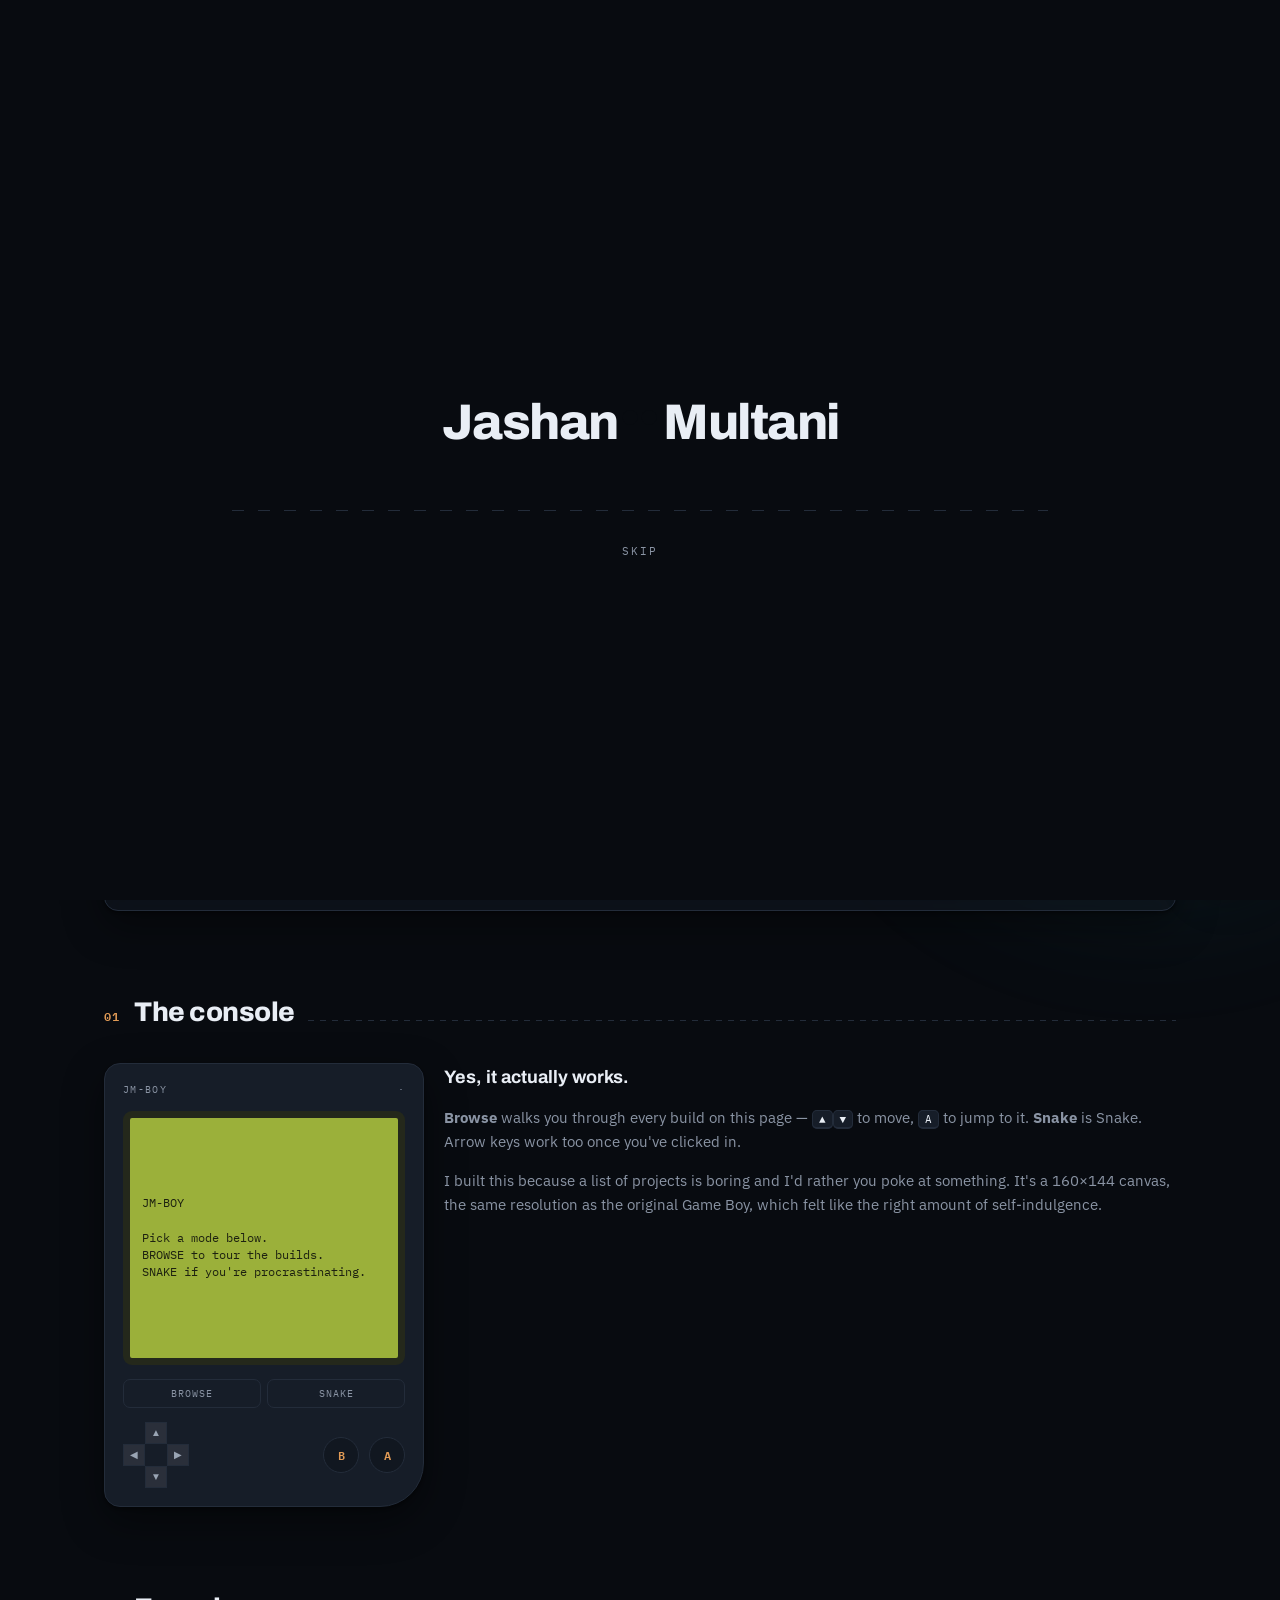
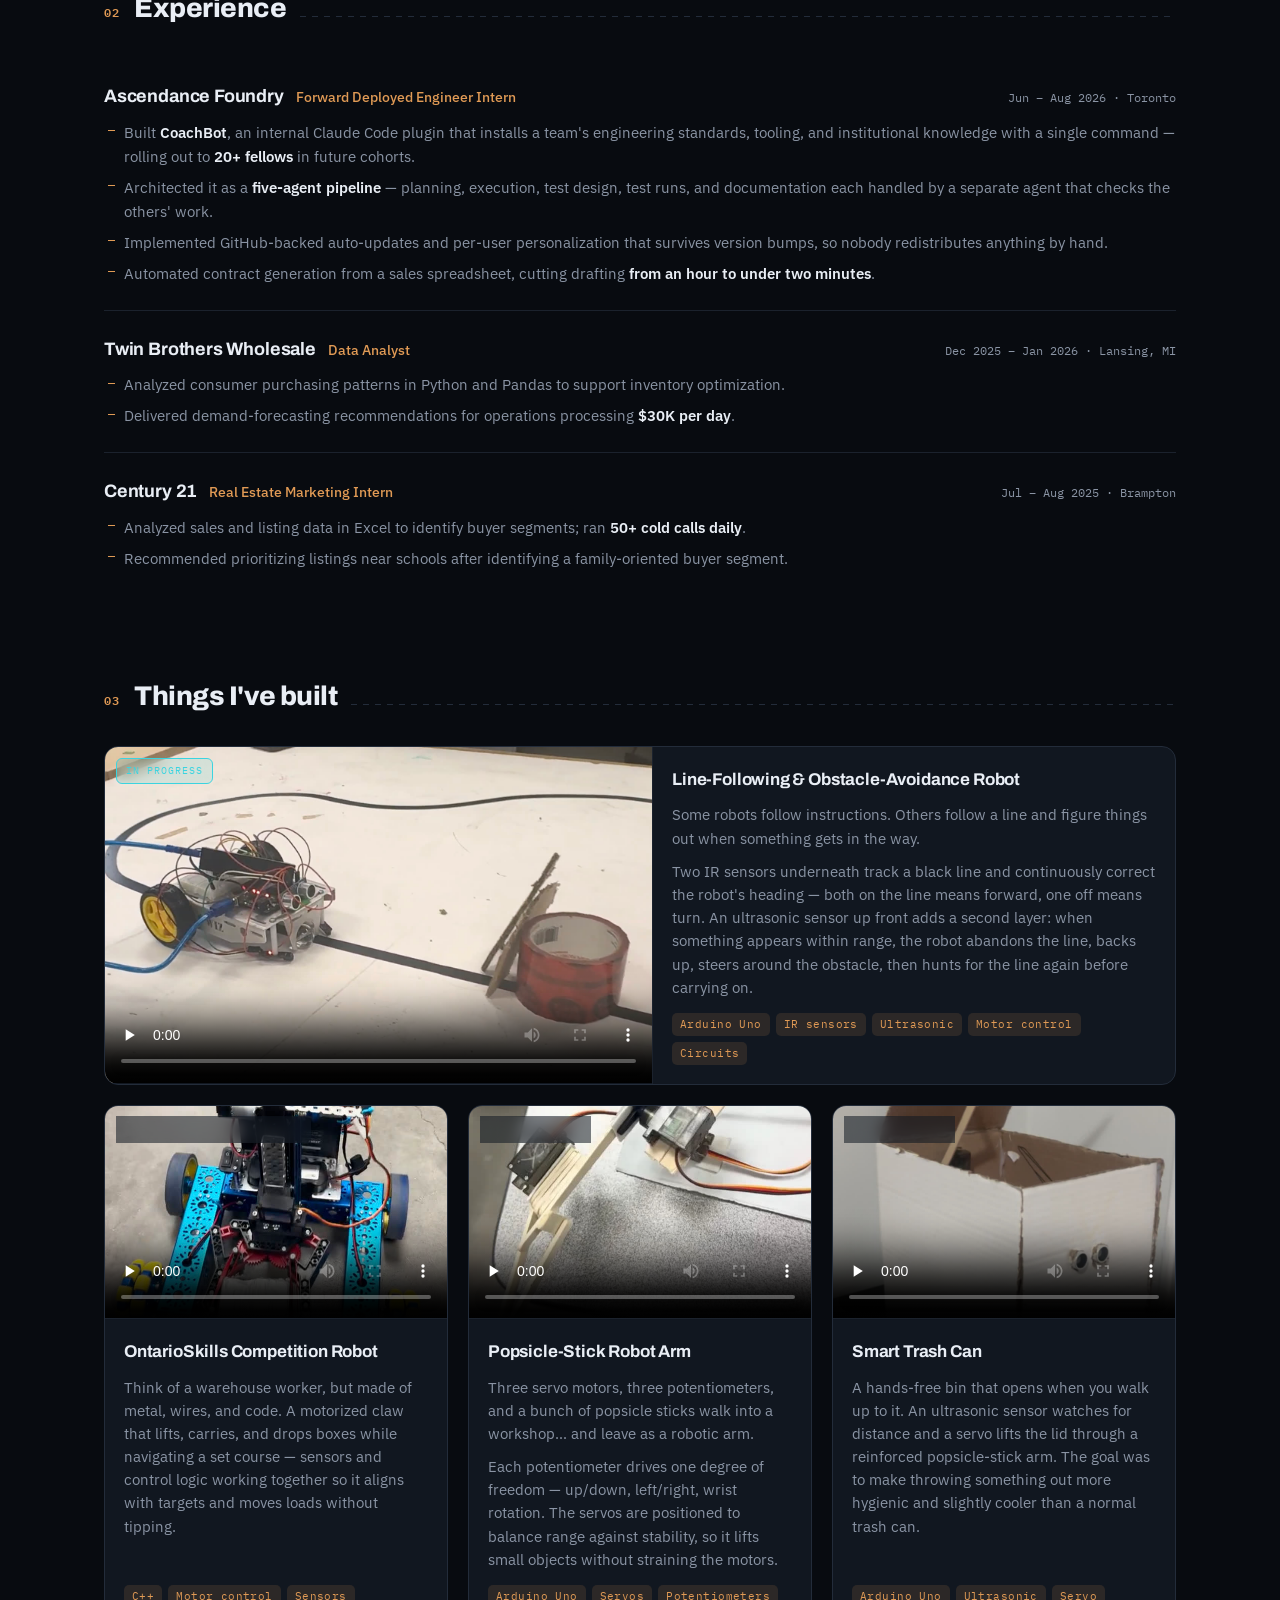
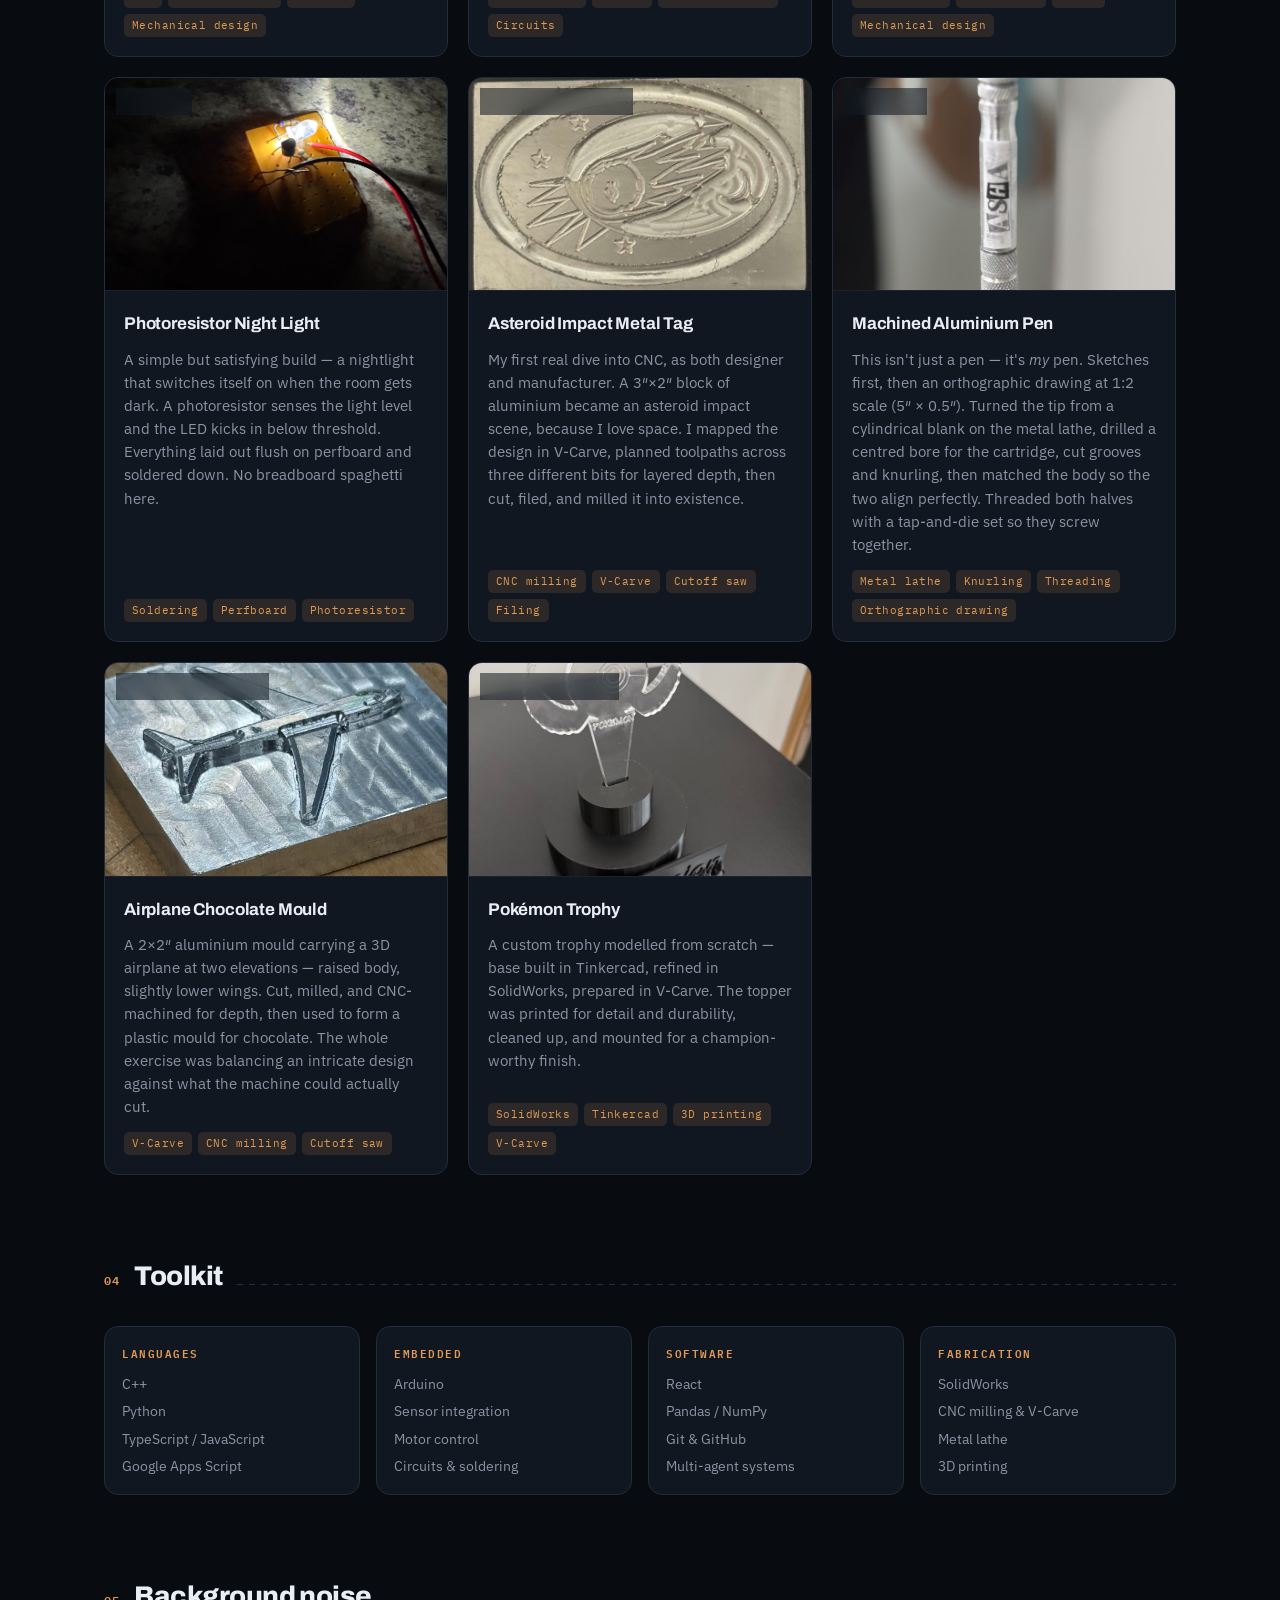
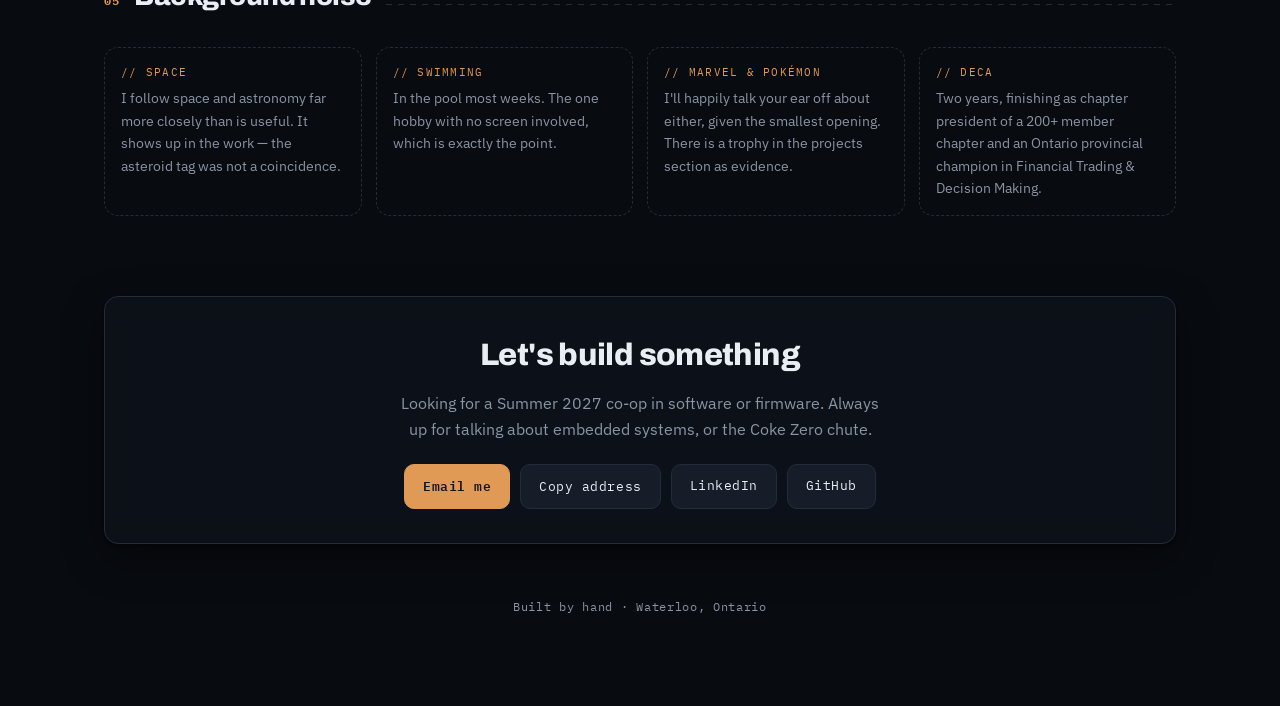
==== index.html @ e74d93dc "Bigger rebuild: living background, new intro, UNIT-01 bot, playable JM-BOY - Line-following robot vi" ====
<!doctype html>
<html lang="en" data-theme="dark">
<head>
<meta charset="utf-8">
<meta name="viewport" content="width=device-width, initial-scale=1">
<title>Jashan Multani — Computer Engineering</title>
<meta name="description" content="Computer Engineering at Waterloo. Firmware, embedded systems, and the layer where software starts moving something physical.">
<link rel="preconnect" href="https://fonts.googleapis.com">
<link rel="preconnect" href="https://fonts.gstatic.com" crossorigin>
<link rel="stylesheet" href="https://fonts.googleapis.com/css2?family=Archivo:wght@600;700;800&family=IBM+Plex+Mono:wght@400;500;600&family=IBM+Plex+Sans:wght@400;500;600&display=swap">
<script>(function(){try{var s=localStorage.getItem('jm-theme');
document.documentElement.setAttribute('data-theme',s==='light'?'light':'dark');}catch(e){}})();</script>
<style>
:root{
  --bg:#080B10; --bg2:#0C1119; --surface:#11172080; --surface-solid:#111720; --surface-2:#161D28;
  --glass:rgba(18,24,34,.55);
  --ink:#E9EEF5; --muted:#8A94A4; --line:#232C3A; --line-soft:#1B222D;
  --copper:#E09A55; --copper-soft:rgba(224,154,85,.13);
  --signal:#3BD4E0; --signal-soft:rgba(59,212,224,.13);
  --violet:#8B7BE8;
  --trace:rgba(224,154,85,.30); --grid:rgba(233,238,245,.045);
  --shadow:0 2px 4px rgba(0,0,0,.45), 0 14px 40px rgba(0,0,0,.42);
  --lcd:#9BB03A; --lcd-ink:#1D2110;
  --r:14px;
}
:root[data-theme="light"]{
  --bg:#EEF1F5; --bg2:#F6F8FA; --surface:#FFFFFFCC; --surface-solid:#FFFFFF; --surface-2:#F5F7FA;
  --glass:rgba(255,255,255,.66);
  --ink:#111721; --muted:#57616F; --line:#D5DCE5; --line-soft:#E4E9EF;
  --copper:#9C561F; --copper-soft:rgba(156,86,31,.10);
  --signal:#0A6D77; --signal-soft:rgba(10,109,119,.10);
  --violet:#5B4CC4;
  --trace:rgba(156,86,31,.28); --grid:rgba(17,23,33,.05);
  --shadow:0 2px 4px rgba(17,23,33,.06), 0 14px 34px rgba(17,23,33,.09);
  --lcd:#A8BC46; --lcd-ink:#1D2110;
}

*{box-sizing:border-box}
html{scroll-behavior:smooth}
body{
  margin:0;background:var(--bg);color:var(--ink);overflow-x:hidden;
  font-family:"IBM Plex Sans",-apple-system,BlinkMacSystemFont,"Segoe UI",sans-serif;
  font-size:16px;line-height:1.6;-webkit-font-smoothing:antialiased;
}
img,video{max-width:100%;display:block}
a{color:inherit}
:focus-visible{outline:2px solid var(--signal);outline-offset:3px;border-radius:4px}
.wrap{max-width:1120px;margin:0 auto;padding:0 24px;position:relative;z-index:1}
[id]{scroll-margin-top:80px}

/* ---------- animated background ---------- */
#bg{position:fixed;inset:0;z-index:0;pointer-events:none}
#bg canvas{width:100%;height:100%;display:block}
.bg-grid{
  position:fixed;inset:0;z-index:0;pointer-events:none;
  background-image:linear-gradient(var(--grid) 1px,transparent 1px),linear-gradient(90deg,var(--grid) 1px,transparent 1px);
  background-size:34px 34px;
  mask-image:radial-gradient(ellipse 90% 60% at 50% 0%,#000 30%,transparent 78%);
  -webkit-mask-image:radial-gradient(ellipse 90% 60% at 50% 0%,#000 30%,transparent 78%);
}
.bg-glow{
  position:fixed;z-index:0;pointer-events:none;filter:blur(90px);opacity:.5;
  width:52vw;height:52vw;border-radius:50%;
}
.bg-glow.a{background:radial-gradient(circle,var(--copper),transparent 62%);top:-14vw;left:-10vw}
.bg-glow.b{background:radial-gradient(circle,var(--signal),transparent 62%);top:32vh;right:-16vw;opacity:.34}

/* ================= INTRO ================= */
#intro{position:fixed;inset:0;z-index:300;background:var(--bg);display:grid;place-items:center;overflow:hidden}
#intro.done{opacity:0;pointer-events:none;transition:opacity .55s ease}
.stage{position:relative;width:min(680px,92vw);height:250px}
.road{position:absolute;left:-10%;right:-10%;bottom:64px;height:1px;background:repeating-linear-gradient(90deg,var(--line) 0 12px,transparent 12px 26px)}
#rig{position:absolute;bottom:52px;left:-190px;width:168px;will-change:transform}
#nameDrop{
  position:absolute;left:0;right:0;top:52px;text-align:center;
  font-family:Archivo,sans-serif;font-weight:800;letter-spacing:-.03em;
  font-size:clamp(28px,6.4vw,50px);opacity:0;white-space:nowrap;
}
#nameDrop .eye{display:inline-block;width:.30em;height:.30em;border-radius:50%;background:var(--bg);
  position:relative;top:-.28em;margin:0 .04em;transition:transform .28s cubic-bezier(.3,1.5,.5,1)}
#laser{position:absolute;top:0;width:3px;height:0;background:linear-gradient(180deg,transparent,var(--signal));
  box-shadow:0 0 14px var(--signal);opacity:0}
#boom{position:absolute;pointer-events:none;opacity:0}
.skip{position:absolute;bottom:16px;left:50%;transform:translateX(-50%);font-family:"IBM Plex Mono",monospace;
  font-size:11px;letter-spacing:.16em;text-transform:uppercase;color:var(--muted);background:none;border:0;cursor:pointer}
.skip:hover{color:var(--copper)}
.flame{transform-origin:right center;animation:flick .09s steps(2) infinite}
@keyframes flick{0%{transform:scaleX(1) scaleY(1)}100%{transform:scaleX(.82) scaleY(1.15)}}
@keyframes wheelspin{to{transform:rotate(360deg)}}

/* ================= top bar ================= */
.topbar{position:sticky;top:0;z-index:60;background:var(--glass);
  backdrop-filter:blur(16px) saturate(1.5);-webkit-backdrop-filter:blur(16px) saturate(1.5);
  border-bottom:1px solid var(--line-soft)}
.topbar .wrap{display:flex;align-items:center;gap:20px;height:60px}
.mark{font-family:"IBM Plex Mono",monospace;font-size:12px;letter-spacing:.15em;text-transform:uppercase;color:var(--copper);font-weight:600;white-space:nowrap}
.topnav{margin-left:auto;display:flex;gap:22px;align-items:center}
.topnav a{font-family:"IBM Plex Mono",monospace;font-size:12px;letter-spacing:.09em;text-transform:uppercase;
  color:var(--muted);text-decoration:none;padding:4px 0;border-bottom:1px solid transparent;transition:color .16s,border-color .16s}
.topnav a:hover{color:var(--ink);border-bottom-color:var(--copper)}
@media (max-width:820px){.topnav a[data-opt]{display:none}.topnav{gap:15px}}
.tbtn{background:none;border:1px solid var(--line);color:var(--muted);border-radius:9px;width:33px;height:33px;
  display:grid;place-items:center;cursor:pointer;font-size:13px;transition:color .16s,border-color .16s,transform .2s}
.tbtn:hover{color:var(--copper);border-color:var(--copper);transform:rotate(-20deg)}

/* ---------- reveal ---------- */
.js .rv{opacity:0;transform:translateY(16px)}
.js .rv.in{opacity:1;transform:none;transition:opacity .65s cubic-bezier(.2,.7,.3,1),transform .65s cubic-bezier(.2,.7,.3,1)}

/* ---------- sections ---------- */
section{padding:72px 0 8px}
.shead{display:flex;align-items:baseline;gap:14px;margin-bottom:28px}
.sref{font-family:"IBM Plex Mono",monospace;font-size:12px;color:var(--copper);letter-spacing:.1em;font-weight:600}
.shead h2{font-family:Archivo,sans-serif;font-weight:800;font-size:clamp(21px,2.7vw,27px);margin:0;letter-spacing:-.02em;text-wrap:balance}
.shead .dash{flex:1;height:1px;background:repeating-linear-gradient(90deg,var(--line) 0 6px,transparent 6px 12px)}

/* ---------- hero ---------- */
.hero{padding-top:64px}
.eyebrow{font-family:"IBM Plex Mono",monospace;font-size:12px;letter-spacing:.15em;text-transform:uppercase;
  color:var(--muted);margin-bottom:20px;display:flex;align-items:center;gap:10px;flex-wrap:wrap}
.led{width:7px;height:7px;border-radius:50%;background:var(--signal);box-shadow:0 0 0 3px var(--signal-soft),0 0 12px var(--signal);flex:none;animation:pulse 2.4s ease-in-out infinite}
@keyframes pulse{0%,100%{opacity:1}50%{opacity:.3}}
h1{font-family:Archivo,sans-serif;font-weight:800;letter-spacing:-.035em;line-height:1;font-size:clamp(46px,9.5vw,92px);margin:0 0 24px;text-wrap:balance}
h1 .gl{background:linear-gradient(120deg,var(--ink) 40%,var(--copper));-webkit-background-clip:text;background-clip:text;-webkit-text-fill-color:transparent}
.thesis{font-size:clamp(17px,2vw,20px);max-width:60ch;margin:0 0 16px}
.thesis strong{color:var(--copper);font-weight:600}
.sub{color:var(--muted);max-width:62ch;margin:0 0 14px}
.aside{border-left:2px solid var(--copper);padding:2px 0 2px 14px;margin:0 0 30px;color:var(--muted);font-size:15px;max-width:58ch}
.cta{display:flex;gap:12px;flex-wrap:wrap}
.btn{font-family:"IBM Plex Mono",monospace;font-size:13px;letter-spacing:.04em;text-decoration:none;
  padding:11px 18px;border-radius:10px;border:1px solid var(--line);color:var(--ink);background:var(--surface-2);
  display:inline-flex;align-items:center;gap:8px;cursor:pointer;transition:border-color .16s,transform .16s,box-shadow .16s}
.btn:hover{border-color:var(--copper);transform:translateY(-2px);box-shadow:var(--shadow)}
.btn:active{transform:translateY(0) scale(.97)}
.btn.primary{background:var(--copper);border-color:var(--copper);color:#12171F;font-weight:600}
.btn.primary:hover{filter:brightness(1.08)}
.btn .ok{color:var(--signal)}

/* ---------- readout ---------- */
.readout{border:1px solid var(--line);border-radius:var(--r);background:var(--glass);
  backdrop-filter:blur(12px);-webkit-backdrop-filter:blur(12px);box-shadow:var(--shadow);overflow:hidden;margin-top:38px}
.readout-h{display:flex;align-items:center;gap:8px;padding:11px 16px;border-bottom:1px solid var(--line-soft);
  background:var(--surface-2);font-family:"IBM Plex Mono",monospace;font-size:11px;letter-spacing:.15em;text-transform:uppercase;color:var(--muted)}
.rows{display:grid;grid-template-columns:repeat(auto-fit,minmax(210px,1fr))}
.row{padding:14px 16px;border-right:1px solid var(--line-soft);border-top:1px solid var(--line-soft)}
.row:first-child{border-top:none}
@media (min-width:640px){.row{border-top:none}.row:last-child{border-right:none}}
.row dt{font-family:"IBM Plex Mono",monospace;font-size:11px;letter-spacing:.1em;text-transform:uppercase;color:var(--muted);margin-bottom:5px}
.row dd{margin:0;font-size:14px;font-weight:500}

/* ---------- console ---------- */
.console-wrap{display:grid;gap:20px;grid-template-columns:1fr}
@media (min-width:880px){.console-wrap{grid-template-columns:320px 1fr;align-items:start}}
.gb{border:1px solid var(--line);border-radius:16px 16px 44px 16px;background:var(--surface-2);
  padding:18px;box-shadow:var(--shadow);display:flex;flex-direction:column;gap:14px}
.gb-top{display:flex;justify-content:space-between;align-items:center;font-family:"IBM Plex Mono",monospace;
  font-size:9.5px;letter-spacing:.14em;text-transform:uppercase;color:var(--muted)}
.gb-screen{background:var(--lcd);border-radius:9px;border:7px solid #24281B;padding:0;position:relative;overflow:hidden;aspect-ratio:10/9}
.gb-screen canvas{width:100%;height:100%;display:block;image-rendering:pixelated}
.gb-text{position:absolute;inset:0;padding:12px;font-family:"IBM Plex Mono",monospace;font-size:11.5px;
  line-height:1.5;color:var(--lcd-ink);white-space:pre-line;display:flex;align-items:center}
.gb-ctl{display:flex;align-items:center;justify-content:space-between;gap:14px}
.dpad{display:grid;grid-template-columns:repeat(3,22px);grid-template-rows:repeat(3,22px)}
.dpad button{background:#2A2F3A;border:1px solid var(--line);color:#9AA5B4;cursor:pointer;padding:0;font-size:10px;
  line-height:1;transition:background .13s,color .13s}
:root[data-theme="light"] .dpad button{background:#DDE3EA;color:#57616F}
.dpad button:hover{background:var(--copper);color:#12171F}
.dpad button:active{transform:scale(.9)}
.dpad .sp{border:0;background:none!important;pointer-events:none}
.gb-ab{display:flex;gap:10px;align-items:center}
.gb-ab button{width:36px;height:36px;border-radius:50%;border:1px solid var(--line);background:var(--surface-solid);
  color:var(--copper);font-family:"IBM Plex Mono",monospace;font-size:12px;font-weight:600;cursor:pointer;transition:transform .13s,background .13s}
.gb-ab button:hover{background:var(--copper-soft)}
.gb-ab button:active{transform:scale(.88)}
.gb-modes{display:flex;gap:6px}
.gb-modes button{flex:1;font-family:"IBM Plex Mono",monospace;font-size:10px;letter-spacing:.1em;text-transform:uppercase;
  padding:7px;border-radius:7px;border:1px solid var(--line);background:transparent;color:var(--muted);cursor:pointer;transition:.15s}
.gb-modes button[aria-pressed="true"]{background:var(--copper);border-color:var(--copper);color:#12171F;font-weight:600}
.console-note{color:var(--muted);font-size:15px}
.console-note h3{font-family:Archivo,sans-serif;font-size:18px;margin:0 0 8px;color:var(--ink)}
.console-note kbd{font-family:"IBM Plex Mono",monospace;font-size:11px;border:1px solid var(--line);
  border-bottom-width:2px;border-radius:5px;padding:1px 6px;color:var(--ink);background:var(--surface-2)}

/* ---------- experience ---------- */
.job{padding:24px 0;border-top:1px solid var(--line-soft)}
.job:first-of-type{border-top:none}
.job-h{display:flex;flex-wrap:wrap;align-items:baseline;gap:6px 12px;margin-bottom:4px}
.job-h h3{font-family:Archivo,sans-serif;font-weight:700;font-size:18px;margin:0;letter-spacing:-.01em}
.job-role{color:var(--copper);font-size:14px;font-weight:500}
.job-meta{margin-left:auto;font-family:"IBM Plex Mono",monospace;font-size:12px;color:var(--muted);white-space:nowrap}
.job ul{margin:10px 0 0;padding-left:0;list-style:none;display:grid;gap:7px}
.job li{position:relative;padding-left:20px;font-size:15px;color:var(--muted)}
.job li::before{content:"";position:absolute;left:4px;top:.62em;width:7px;height:1px;background:var(--copper)}
.job li b{color:var(--ink);font-weight:600}

/* ---------- projects ---------- */
.grid{display:grid;grid-template-columns:repeat(auto-fill,minmax(330px,1fr));gap:20px;perspective:1200px}
.card{border:1px solid var(--line);border-radius:var(--r);background:var(--surface-solid);overflow:hidden;
  display:flex;flex-direction:column;transform-style:preserve-3d;
  transition:border-color .22s,transform .28s cubic-bezier(.2,.7,.3,1),box-shadow .28s}
.card:hover{border-color:var(--copper);box-shadow:var(--shadow)}
.card.feature{grid-column:1/-1}
@media (min-width:860px){.card.feature{display:grid;grid-template-columns:minmax(0,1.05fr) minmax(0,1fr)}}
.card.hit{outline:2px solid var(--signal);outline-offset:3px}
.media{position:relative;background:var(--surface-2);border-bottom:1px solid var(--line-soft);aspect-ratio:16/10;overflow:hidden}
.card.feature .media{border-bottom:none;border-right:1px solid var(--line-soft);aspect-ratio:auto;min-height:250px}
.media img,.media video{width:100%;height:100%;object-fit:cover;transition:transform .55s cubic-bezier(.2,.7,.3,1)}
.card:hover .media img{transform:scale(1.04)}
.tag{position:absolute;top:11px;left:11px;z-index:2;font-family:"IBM Plex Mono",monospace;font-size:10px;
  letter-spacing:.1em;text-transform:uppercase;padding:4px 9px;border-radius:6px;background:var(--glass);
  backdrop-filter:blur(8px);-webkit-backdrop-filter:blur(8px);border:1px solid var(--line);color:var(--muted)}
.tag.live{color:var(--signal);border-color:var(--signal);background:var(--signal-soft)}
.body{padding:19px;display:flex;flex-direction:column;gap:10px;flex:1}
.body h3{font-family:Archivo,sans-serif;font-weight:700;font-size:17px;margin:0;letter-spacing:-.01em;text-wrap:balance}
.body p{margin:0;font-size:14.5px;color:var(--muted)}
.parts{display:flex;flex-wrap:wrap;gap:6px;margin-top:auto;padding-top:4px}
.part{font-family:"IBM Plex Mono",monospace;font-size:10.5px;letter-spacing:.04em;padding:3px 8px;border-radius:5px;background:var(--copper-soft);color:var(--copper)}

/* ---------- skills ---------- */
.skills{display:grid;grid-template-columns:repeat(auto-fit,minmax(230px,1fr));gap:16px}
.skill{border:1px solid var(--line);border-radius:var(--r);background:var(--surface-solid);padding:17px;transition:border-color .18s,transform .18s}
.skill:hover{border-color:var(--copper);transform:translateY(-3px)}
.skill h3{font-family:"IBM Plex Mono",monospace;font-size:11px;letter-spacing:.14em;text-transform:uppercase;color:var(--copper);margin:0 0 11px;font-weight:600}
.skill ul{margin:0;padding:0;list-style:none;display:grid;gap:5px}
.skill li{font-size:14px;color:var(--muted)}

/* ---------- notes ---------- */
.notes{display:grid;grid-template-columns:repeat(auto-fit,minmax(220px,1fr));gap:14px}
.note{border:1px dashed var(--line);border-radius:var(--r);padding:16px;transition:border-color .18s,transform .18s}
.note:hover{border-color:var(--copper);transform:translateY(-2px)}
.note .n-k{font-family:"IBM Plex Mono",monospace;font-size:10.5px;letter-spacing:.12em;text-transform:uppercase;color:var(--copper);display:block;margin-bottom:7px}
.note p{margin:0;font-size:14px;color:var(--muted)}

/* ---------- contact ---------- */
.contact{border:1px solid var(--line);border-radius:var(--r);background:var(--glass);backdrop-filter:blur(12px);
  -webkit-backdrop-filter:blur(12px);padding:34px;text-align:center;box-shadow:var(--shadow)}
.contact h2{font-family:Archivo,sans-serif;font-weight:800;font-size:clamp(22px,3vw,31px);margin:0 0 10px;letter-spacing:-.02em}
.contact p{color:var(--muted);margin:0 0 22px;max-width:48ch;margin-inline:auto}
.links{display:flex;gap:10px;justify-content:center;flex-wrap:wrap}
footer{padding:46px 0 90px;text-align:center;font-family:"IBM Plex Mono",monospace;font-size:11.5px;color:var(--muted);letter-spacing:.06em}

/* ================= BOT ================= */
#bot{position:fixed;right:20px;bottom:20px;z-index:80;display:flex;flex-direction:column;align-items:flex-end;gap:10px}
@media (max-width:560px){#bot{right:12px;bottom:12px}}
.bubble{max-width:270px;background:var(--surface-solid);border:1px solid var(--line);border-radius:14px 14px 4px 14px;
  padding:11px 13px;font-size:13.5px;line-height:1.45;box-shadow:var(--shadow);color:var(--ink);
  opacity:0;transform:translateY(8px) scale(.96);transition:opacity .3s,transform .3s;pointer-events:none}
.bubble.show{opacity:1;transform:none}
.botbtn{width:60px;height:60px;border-radius:50%;border:1px solid var(--line);background:var(--surface-solid);
  cursor:pointer;display:grid;place-items:center;box-shadow:var(--shadow);padding:0;
  transition:transform .22s cubic-bezier(.3,1.4,.5,1),border-color .18s}
.botbtn:hover{transform:translateY(-4px) scale(1.05);border-color:var(--copper)}
.botbtn svg{width:38px;height:38px}
.bot-eye{animation:blink 4.6s infinite}
@keyframes blink{0%,92%,100%{transform:scaleY(1)}95%{transform:scaleY(.12)}}
.bot-ant{animation:bob 2.6s ease-in-out infinite}
@keyframes bob{0%,100%{transform:translateY(0)}50%{transform:translateY(-1.6px)}}

#chat{position:fixed;right:20px;bottom:92px;z-index:81;width:min(340px,calc(100vw - 40px));
  background:var(--surface-solid);border:1px solid var(--line);border-radius:16px;box-shadow:var(--shadow);
  overflow:hidden;display:none}
#chat.open{display:block}
.chat-h{display:flex;align-items:center;gap:9px;padding:12px 14px;border-bottom:1px solid var(--line-soft);background:var(--surface-2);
  font-family:"IBM Plex Mono",monospace;font-size:11px;letter-spacing:.13em;text-transform:uppercase;color:var(--muted)}
.chat-h button{margin-left:auto;background:none;border:0;color:var(--muted);cursor:pointer;font-size:16px;line-height:1}
.chat-h button:hover{color:var(--copper)}
.chat-log{padding:14px;max-height:250px;overflow-y:auto;display:flex;flex-direction:column;gap:10px}
.msg{font-size:13.5px;line-height:1.5;padding:9px 12px;border-radius:12px;max-width:88%}
.msg.bot{background:var(--surface-2);border:1px solid var(--line-soft);align-self:flex-start;border-bottom-left-radius:4px}
.msg.you{background:var(--copper);color:#12171F;align-self:flex-end;border-bottom-right-radius:4px;font-weight:500}
.chat-q{padding:12px 14px;border-top:1px solid var(--line-soft);display:flex;flex-wrap:wrap;gap:7px;background:var(--surface-2)}
.chat-q button{font-family:"IBM Plex Mono",monospace;font-size:11px;padding:6px 10px;border-radius:8px;
  border:1px solid var(--line);background:transparent;color:var(--muted);cursor:pointer;transition:.15s;text-align:left}
.chat-q button:hover{border-color:var(--copper);color:var(--copper)}

@media (prefers-reduced-motion: reduce){
  html{scroll-behavior:auto}
  *,*::before,*::after{animation:none!important;transition:none!important}
  .js .rv{opacity:1!important;transform:none!important}
}
</style>
</head>
<body>

<div id="bg" aria-hidden="true"><canvas id="bgc"></canvas></div>
<div class="bg-grid" aria-hidden="true"></div>
<div class="bg-glow a" aria-hidden="true"></div>
<div class="bg-glow b" aria-hidden="true"></div>

<!-- ===== INTRO ===== -->
<div id="intro" hidden>
  <div class="stage">
    <div class="road"></div>
    <div id="nameDrop">Jashan<span class="eye" id="eyeL"></span><span class="eye" id="eyeR"></span> Multani</div>
    <div id="laser"></div>
    <svg id="boom" viewBox="0 0 100 100" width="150" height="150" aria-hidden="true">
      <g fill="none" stroke="var(--copper)" stroke-width="2.5" stroke-linecap="round">
        <path d="M50 50 L50 14"/><path d="M50 50 L78 24"/><path d="M50 50 L88 50"/><path d="M50 50 L78 78"/>
        <path d="M50 50 L50 88"/><path d="M50 50 L22 78"/><path d="M50 50 L12 50"/><path d="M50 50 L22 24"/>
      </g>
      <circle cx="50" cy="50" r="16" fill="var(--signal)" opacity=".85"/>
    </svg>
    <svg id="rig" viewBox="0 0 190 62" fill="none" aria-hidden="true">
      <g class="flame" style="transform-origin:34px 36px">
        <path d="M34 30 C20 32 10 34 2 36 C10 38 20 40 34 42 Z" fill="var(--copper)" opacity=".9"/>
        <path d="M32 33 C24 34 18 35 12 36 C18 37 24 38 32 39 Z" fill="var(--signal)"/>
      </g>
      <rect x="30" y="27" width="20" height="18" rx="4" fill="var(--surface-2)" stroke="var(--copper)" stroke-width="1.6"/>
      <path d="M52 44 C48 44 46 42 46 38 L46 33 C46 31 47 30 49 29 L70 26 L84 16 C86 15 89 14 92 14 L120 14 C124 14 128 16 131 19 L141 28 L157 31 C160 32 162 34 162 36 L162 39 C162 42 159 44 156 44 Z"
        fill="var(--surface-2)" stroke="var(--copper)" stroke-width="1.8" stroke-linejoin="round"/>
      <path d="M90 18 L116 18 C119 18 122 19 124 21 L130 27 L90 27 Z" fill="var(--signal-soft)" stroke="var(--signal)" stroke-width="1.3"/>
      <path d="M85 18 L85 27 L70 27 Z" fill="var(--signal-soft)" stroke="var(--signal)" stroke-width="1.3"/>
      <circle cx="76" cy="45" r="10" fill="var(--bg)" stroke="var(--copper)" stroke-width="2"/>
      <circle cx="136" cy="45" r="10" fill="var(--bg)" stroke="var(--copper)" stroke-width="2"/>
      <g style="transform-origin:76px 45px;animation:wheelspin .4s linear infinite"><path d="M76 37v16M68 45h16" stroke="var(--copper)" stroke-width="1.3"/></g>
      <g style="transform-origin:136px 45px;animation:wheelspin .4s linear infinite"><path d="M136 37v16M128 45h16" stroke="var(--copper)" stroke-width="1.3"/></g>
    </svg>
    <button class="skip" id="skip" type="button">Skip</button>
  </div>
</div>

<div class="topbar">
  <div class="wrap">
    <span class="mark">JM · 0x01</span>
    <nav class="topnav">
      <a href="#console" data-opt>Console</a>
      <a href="#experience">Experience</a>
      <a href="#projects">Projects</a>
      <a href="#skills" data-opt>Skills</a>
      <a href="#contact">Contact</a>
      <button class="tbtn" id="theme" aria-label="Toggle colour theme" title="Toggle theme">◐</button>
    </nav>
  </div>
</div>

<div class="wrap">

  <!-- ===== HERO ===== -->
  <section class="hero">
    <div class="eyebrow rv"><span class="led"></span> Computer Engineering · University of Waterloo · 1A</div>
    <h1 class="rv">Jashan<br><span class="gl">Multani</span></h1>
    <p class="thesis rv">I've wanted to build a smart house since I was a kid. Not buy one — <strong>build one</strong>. I want to yell for a Coke Zero and have it come down a chute in the ceiling. I'll probably need to build something to protect my head next.</p>
    <p class="sub rv">It doesn't count as laziness if every light, lock, and sensor is running on code I wrote myself. That's still the plan, and it's more or less why I ended up here — I like the point where software stops being abstract and starts moving something physical.</p>
    <p class="aside rv">So far the fleet includes a bin that opens when you walk at it, an arm made of popsicle sticks, and a robot that follows a line until something rude gets in the way. The chute is still pending.</p>
    <div class="cta rv">
      <a class="btn primary" href="#projects">See what I've built</a>
      <button class="btn" id="copyMail" type="button" data-mail="jashandeepm2008@gmail.com">Copy my email</button>
    </div>

    <div class="readout rv">
      <div class="readout-h"><span class="led"></span> Current status</div>
      <dl class="rows">
        <div class="row"><dt>Location</dt><dd>Waterloo, Ontario</dd></div>
        <div class="row"><dt>Program</dt><dd>BASc Computer Engineering (Co-op)</dd></div>
        <div class="row"><dt>Focus</dt><dd>Firmware &amp; embedded systems</dd></div>
        <div class="row"><dt>Seeking</dt><dd>Summer 2027 co-op</dd></div>
      </dl>
    </div>
  </section>

  <!-- ===== CONSOLE ===== -->
  <section id="console">
    <div class="shead rv"><span class="sref">01</span><h2>The console</h2><span class="dash"></span></div>
    <div class="console-wrap">
      <div class="gb rv">
        <div class="gb-top"><span>JM-BOY</span><span id="gbScore">·</span></div>
        <div class="gb-screen">
          <canvas id="gbCanvas" width="160" height="144"></canvas>
          <div class="gb-text" id="gbText">JM-BOY

Pick a mode below.
BROWSE to tour the builds.
SNAKE if you're procrastinating.</div>
        </div>
        <div class="gb-modes">
          <button type="button" id="mBrowse" aria-pressed="false">Browse</button>
          <button type="button" id="mSnake" aria-pressed="false">Snake</button>
        </div>
        <div class="gb-ctl">
          <div class="dpad">
            <button class="sp" tabindex="-1" aria-hidden="true"></button>
            <button type="button" data-k="up" aria-label="Up">▲</button>
            <button class="sp" tabindex="-1" aria-hidden="true"></button>
            <button type="button" data-k="left" aria-label="Left">◀</button>
            <button class="sp" tabindex="-1" aria-hidden="true"></button>
            <button type="button" data-k="right" aria-label="Right">▶</button>
            <button class="sp" tabindex="-1" aria-hidden="true"></button>
            <button type="button" data-k="down" aria-label="Down">▼</button>
            <button class="sp" tabindex="-1" aria-hidden="true"></button>
          </div>
          <div class="gb-ab">
            <button type="button" data-k="b">B</button>
            <button type="button" data-k="a">A</button>
          </div>
        </div>
      </div>
      <div class="console-note rv">
        <h3>Yes, it actually works.</h3>
        <p><strong>Browse</strong> walks you through every build on this page — <kbd>▲</kbd><kbd>▼</kbd> to move, <kbd>A</kbd> to jump to it. <strong>Snake</strong> is Snake. Arrow keys work too once you've clicked in.</p>
        <p>I built this because a list of projects is boring and I'd rather you poke at something. It's a 160×144 canvas, the same resolution as the original Game Boy, which felt like the right amount of self-indulgence.</p>
      </div>
    </div>
  </section>

  <!-- ===== EXPERIENCE ===== -->
  <section id="experience">
    <div class="shead rv"><span class="sref">02</span><h2>Experience</h2><span class="dash"></span></div>
    <article class="job rv">
      <div class="job-h"><h3>Ascendance Foundry</h3><span class="job-role">Forward Deployed Engineer Intern</span><span class="job-meta">Jun – Aug 2026 · Toronto</span></div>
      <ul>
        <li>Built <b>CoachBot</b>, an internal Claude Code plugin that installs a team's engineering standards, tooling, and institutional knowledge with a single command — rolling out to <b>20+ fellows</b> in future cohorts.</li>
        <li>Architected it as a <b>five-agent pipeline</b> — planning, execution, test design, test runs, and documentation each handled by a separate agent that checks the others' work.</li>
        <li>Implemented GitHub-backed auto-updates and per-user personalization that survives version bumps, so nobody redistributes anything by hand.</li>
        <li>Automated contract generation from a sales spreadsheet, cutting drafting <b>from an hour to under two minutes</b>.</li>
      </ul>
    </article>
    <article class="job rv">
      <div class="job-h"><h3>Twin Brothers Wholesale</h3><span class="job-role">Data Analyst</span><span class="job-meta">Dec 2025 – Jan 2026 · Lansing, MI</span></div>
      <ul>
        <li>Analyzed consumer purchasing patterns in Python and Pandas to support inventory optimization.</li>
        <li>Delivered demand-forecasting recommendations for operations processing <b>$30K per day</b>.</li>
      </ul>
    </article>
    <article class="job rv">
      <div class="job-h"><h3>Century 21</h3><span class="job-role">Real Estate Marketing Intern</span><span class="job-meta">Jul – Aug 2025 · Brampton</span></div>
      <ul>
        <li>Analyzed sales and listing data in Excel to identify buyer segments; ran <b>50+ cold calls daily</b>.</li>
        <li>Recommended prioritizing listings near schools after identifying a family-oriented buyer segment.</li>
      </ul>
    </article>
  </section>

  <!-- ===== PROJECTS ===== -->
  <section id="projects">
    <div class="shead rv"><span class="sref">03</span><h2>Things I've built</h2><span class="dash"></span></div>
    <div class="grid" id="projGrid">

      <article class="card feature rv" id="p-line" data-name="Line-Following Robot">
        <div class="media">
          <span class="tag live">In progress</span>
          <video src="assets/video/line-following.mp4" poster="assets/img/Line_Following.jpg" loop playsinline preload="none" controls></video>
        </div>
        <div class="body">
          <h3>Line-Following &amp; Obstacle-Avoidance Robot</h3>
          <p>Some robots follow instructions. Others follow a line and figure things out when something gets in the way.</p>
          <p>Two IR sensors underneath track a black line and continuously correct the robot's heading — both on the line means forward, one off means turn. An ultrasonic sensor up front adds a second layer: when something appears within range, the robot abandons the line, backs up, steers around the obstacle, then hunts for the line again before carrying on.</p>
          <div class="parts"><span class="part">Arduino Uno</span><span class="part">IR sensors</span><span class="part">Ultrasonic</span><span class="part">Motor control</span><span class="part">Circuits</span></div>
        </div>
      </article>

      <article class="card rv" id="p-skills" data-name="OntarioSkills Robot">
        <div class="media">
          <span class="tag">Robotics · 5th in Ontario</span>
          <video src="assets/video/ontarioskills-robot.mp4" poster="assets/img/OntarioSkills.jpg" loop playsinline preload="none" controls></video>
        </div>
        <div class="body">
          <h3>OntarioSkills Competition Robot</h3>
          <p>Think of a warehouse worker, but made of metal, wires, and code. A motorized claw that lifts, carries, and drops boxes while navigating a set course — sensors and control logic working together so it aligns with targets and moves loads without tipping.</p>
          <div class="parts"><span class="part">C++</span><span class="part">Motor control</span><span class="part">Sensors</span><span class="part">Mechanical design</span></div>
        </div>
      </article>

      <article class="card rv" id="p-arm" data-name="Popsicle-Stick Arm">
        <div class="media">
          <span class="tag">Arduino build</span>
          <video src="assets/video/robot-arm.mp4" poster="assets/img/RobotArmImage1.jpg" loop playsinline preload="none" controls></video>
        </div>
        <div class="body">
          <h3>Popsicle-Stick Robot Arm</h3>
          <p>Three servo motors, three potentiometers, and a bunch of popsicle sticks walk into a workshop… and leave as a robotic arm.</p>
          <p>Each potentiometer drives one degree of freedom — up/down, left/right, wrist rotation. The servos are positioned to balance range against stability, so it lifts small objects without straining the motors.</p>
          <div class="parts"><span class="part">Arduino Uno</span><span class="part">Servos</span><span class="part">Potentiometers</span><span class="part">Circuits</span></div>
        </div>
      </article>

      <article class="card rv" id="p-bin" data-name="Smart Trash Can">
        <div class="media">
          <span class="tag">Arduino build</span>
          <video src="assets/video/smart-trash-can.mp4" poster="assets/img/SmartTrashBin.jpg" loop playsinline preload="none" controls></video>
        </div>
        <div class="body">
          <h3>Smart Trash Can</h3>
          <p>A hands-free bin that opens when you walk up to it. An ultrasonic sensor watches for distance and a servo lifts the lid through a reinforced popsicle-stick arm. The goal was to make throwing something out more hygienic and slightly cooler than a normal trash can.</p>
          <div class="parts"><span class="part">Arduino Uno</span><span class="part">Ultrasonic</span><span class="part">Servo</span><span class="part">Mechanical design</span></div>
        </div>
      </article>

      <article class="card rv" id="p-night" data-name="Night Light">
        <div class="media"><span class="tag">Circuits</span><img src="assets/img/Nightlight.jpg" alt="Soldered nightlight circuit on perfboard" loading="lazy"></div>
        <div class="body">
          <h3>Photoresistor Night Light</h3>
          <p>A simple but satisfying build — a nightlight that switches itself on when the room gets dark. A photoresistor senses the light level and the LED kicks in below threshold. Everything laid out flush on perfboard and soldered down. No breadboard spaghetti here.</p>
          <div class="parts"><span class="part">Soldering</span><span class="part">Perfboard</span><span class="part">Photoresistor</span></div>
        </div>
      </article>

      <article class="card rv" id="p-tag" data-name="Asteroid Metal Tag">
        <div class="media"><span class="tag">CNC · Manufacturing</span><img src="assets/img/Asteroid.jpg" alt="Machined aluminium tag with an asteroid impact scene" loading="lazy"></div>
        <div class="body">
          <h3>Asteroid Impact Metal Tag</h3>
          <p>My first real dive into CNC, as both designer and manufacturer. A 3&Prime;&times;2&Prime; block of aluminium became an asteroid impact scene, because I love space. I mapped the design in V-Carve, planned toolpaths across three different bits for layered depth, then cut, filed, and milled it into existence.</p>
          <div class="parts"><span class="part">CNC milling</span><span class="part">V-Carve</span><span class="part">Cutoff saw</span><span class="part">Filing</span></div>
        </div>
      </article>

      <article class="card rv" id="p-pen" data-name="Machined Pen">
        <div class="media"><span class="tag">Machining</span><img src="assets/img/Pen1.jpg" alt="Custom machined aluminium pen with knurled grip" loading="lazy"></div>
        <div class="body">
          <h3>Machined Aluminium Pen</h3>
          <p>This isn't just a pen — it's <em>my</em> pen. Sketches first, then an orthographic drawing at 1:2 scale (5&Prime; × 0.5&Prime;). Turned the tip from a cylindrical blank on the metal lathe, drilled a centred bore for the cartridge, cut grooves and knurling, then matched the body so the two align perfectly. Threaded both halves with a tap-and-die set so they screw together.</p>
          <div class="parts"><span class="part">Metal lathe</span><span class="part">Knurling</span><span class="part">Threading</span><span class="part">Orthographic drawing</span></div>
        </div>
      </article>

      <article class="card rv" id="p-plane" data-name="Chocolate Mould">
        <div class="media"><span class="tag">CNC · Manufacturing</span><img src="assets/img/Airplane1.jpg" alt="Aluminium mould machined with a raised airplane design" loading="lazy"></div>
        <div class="body">
          <h3>Airplane Chocolate Mould</h3>
          <p>A 2&times;2&Prime; aluminium mould carrying a 3D airplane at two elevations — raised body, slightly lower wings. Cut, milled, and CNC-machined for depth, then used to form a plastic mould for chocolate. The whole exercise was balancing an intricate design against what the machine could actually cut.</p>
          <div class="parts"><span class="part">V-Carve</span><span class="part">CNC milling</span><span class="part">Cutoff saw</span></div>
        </div>
      </article>

      <article class="card rv" id="p-trophy" data-name="Pokémon Trophy">
        <div class="media"><span class="tag">CAD · 3D printing</span><img src="assets/img/PokemonTrophy1.jpg" alt="3D printed Pokemon trophy on a machined base" loading="lazy"></div>
        <div class="body">
          <h3>Pokémon Trophy</h3>
          <p>A custom trophy modelled from scratch — base built in Tinkercad, refined in SolidWorks, prepared in V-Carve. The topper was printed for detail and durability, cleaned up, and mounted for a champion-worthy finish.</p>
          <div class="parts"><span class="part">SolidWorks</span><span class="part">Tinkercad</span><span class="part">3D printing</span><span class="part">V-Carve</span></div>
        </div>
      </article>

    </div>
  </section>

  <!-- ===== SKILLS ===== -->
  <section id="skills">
    <div class="shead rv"><span class="sref">04</span><h2>Toolkit</h2><span class="dash"></span></div>
    <div class="skills">
      <div class="skill rv"><h3>Languages</h3><ul><li>C++</li><li>Python</li><li>TypeScript / JavaScript</li><li>Google Apps Script</li></ul></div>
      <div class="skill rv"><h3>Embedded</h3><ul><li>Arduino</li><li>Sensor integration</li><li>Motor control</li><li>Circuits &amp; soldering</li></ul></div>
      <div class="skill rv"><h3>Software</h3><ul><li>React</li><li>Pandas / NumPy</li><li>Git &amp; GitHub</li><li>Multi-agent systems</li></ul></div>
      <div class="skill rv"><h3>Fabrication</h3><ul><li>SolidWorks</li><li>CNC milling &amp; V-Carve</li><li>Metal lathe</li><li>3D printing</li></ul></div>
    </div>
  </section>

  <!-- ===== NOISE ===== -->
  <section id="signals">
    <div class="shead rv"><span class="sref">05</span><h2>Background noise</h2><span class="dash"></span></div>
    <div class="notes">
      <div class="note rv"><span class="n-k">// space</span><p>I follow space and astronomy far more closely than is useful. It shows up in the work — the asteroid tag was not a coincidence.</p></div>
      <div class="note rv"><span class="n-k">// swimming</span><p>In the pool most weeks. The one hobby with no screen involved, which is exactly the point.</p></div>
      <div class="note rv"><span class="n-k">// marvel &amp; pokémon</span><p>I'll happily talk your ear off about either, given the smallest opening. There is a trophy in the projects section as evidence.</p></div>
      <div class="note rv"><span class="n-k">// deca</span><p>Two years, finishing as chapter president of a 200+ member chapter and an Ontario provincial champion in Financial Trading &amp; Decision Making.</p></div>
    </div>
  </section>

  <!-- ===== CONTACT ===== -->
  <section id="contact">
    <div class="contact rv">
      <h2>Let's build something</h2>
      <p>Looking for a Summer 2027 co-op in software or firmware. Always up for talking about embedded systems, or the Coke Zero chute.</p>
      <div class="links">
        <a class="btn primary" href="mailto:jashandeepm2008@gmail.com">Email me</a>
        <button class="btn" id="copyMail2" type="button" data-mail="jashandeepm2008@gmail.com">Copy address</button>
        <a class="btn" href="https://linkedin.com/in/jashanmultani" target="_blank" rel="noopener">LinkedIn</a>
        <a class="btn" href="https://github.com/Jashan-Mshadow" target="_blank" rel="noopener">GitHub</a>
      </div>
    </div>
  </section>

  <footer>Built by hand · Waterloo, Ontario</footer>
</div>

<!-- ===== BOT ===== -->
<div id="chat" role="dialog" aria-label="Ask the robot">
  <div class="chat-h"><span class="led"></span> UNIT-01 · support bot <button type="button" id="chatX" aria-label="Close">×</button></div>
  <div class="chat-log" id="chatLog"></div>
  <div class="chat-q" id="chatQ"></div>
</div>
<div id="bot">
  <div class="bubble" id="bubble"></div>
  <button class="botbtn" id="botBtn" aria-label="Talk to the robot">
    <svg viewBox="0 0 44 44" fill="none" aria-hidden="true">
      <g class="bot-ant" style="transform-origin:22px 8px">
        <path d="M22 10V5" stroke="var(--copper)" stroke-width="2" stroke-linecap="round"/>
        <circle cx="22" cy="4" r="2.4" fill="var(--signal)"/>
      </g>
      <rect x="7" y="11" width="30" height="23" rx="8" fill="var(--surface-2)" stroke="var(--copper)" stroke-width="2"/>
      <rect x="12.5" y="18" width="7" height="8" rx="3.5" fill="var(--signal)" class="bot-eye" style="transform-origin:16px 22px"/>
      <rect x="24.5" y="18" width="7" height="8" rx="3.5" fill="var(--signal)" class="bot-eye" style="transform-origin:28px 22px"/>
      <path d="M17 30h10" stroke="var(--copper)" stroke-width="2" stroke-linecap="round"/>
      <path d="M4 20v6M40 20v6" stroke="var(--copper)" stroke-width="2" stroke-linecap="round"/>
    </svg>
  </button>
</div>

<script>
document.documentElement.classList.add('js');
(function(){
'use strict';
var root=document.documentElement;
var reduce=matchMedia('(prefers-reduced-motion: reduce)').matches;

/* ---------------- theme ---------------- */
document.getElementById('theme').addEventListener('click',function(){
  var next=root.getAttribute('data-theme')==='light'?'dark':'light';
  root.setAttribute('data-theme',next);
  try{localStorage.setItem('jm-theme',next);}catch(e){}
});

/* ---------------- copy email ---------------- */
['copyMail','copyMail2'].forEach(function(id){
  var b=document.getElementById(id); if(!b) return;
  b.addEventListener('click',function(){
    var mail=b.dataset.mail,label=b.textContent;
    var ok=function(){b.innerHTML='<span class="ok">✓</span> Copied';setTimeout(function(){b.textContent=label;},1600);};
    if(navigator.clipboard&&navigator.clipboard.writeText){navigator.clipboard.writeText(mail).then(ok,function(){location.href='mailto:'+mail;});}
    else{location.href='mailto:'+mail;}
  });
});

/* ---------------- reveal ---------------- */
var rv=[].slice.call(document.querySelectorAll('.rv'));
if(reduce||!('IntersectionObserver' in window)){rv.forEach(function(e){e.classList.add('in');});}
else{
  var io=new IntersectionObserver(function(es){
    es.forEach(function(e){if(e.isIntersecting){e.target.classList.add('in');io.unobserve(e.target);}});
  },{rootMargin:'0px 0px -8% 0px',threshold:.06});
  rv.forEach(function(e){io.observe(e);});
  setTimeout(function(){rv.forEach(function(e){e.classList.add('in');});},1500);
}

/* ---------------- card tilt (2.5D) ---------------- */
if(!reduce && matchMedia('(hover: hover)').matches){
  document.querySelectorAll('.card').forEach(function(c){
    c.addEventListener('mousemove',function(e){
      var r=c.getBoundingClientRect();
      var x=(e.clientX-r.left)/r.width-.5, y=(e.clientY-r.top)/r.height-.5;
      c.style.transform='translateY(-4px) rotateX('+(-y*3.2)+'deg) rotateY('+(x*3.2)+'deg)';
    });
    c.addEventListener('mouseleave',function(){c.style.transform='';});
  });
  document.querySelectorAll('.media video').forEach(function(v){
    var m=v.parentElement;
    m.addEventListener('mouseenter',function(){ if(v.paused){ v.muted=true; v.play().catch(function(){}); } });
    m.addEventListener('mouseleave',function(){ if(v.muted) v.pause(); });
  });
}

/* ---------------- animated background ---------------- */
(function(){
  var cv=document.getElementById('bgc'); if(!cv||reduce) return;
  var ctx=cv.getContext('2d'), W=0,H=0,pts=[],raf=null,vis=true;
  function css(n){return getComputedStyle(root).getPropertyValue(n).trim();}
  function size(){
    var d=Math.min(devicePixelRatio||1,2);
    W=cv.width=innerWidth*d; H=cv.height=innerHeight*d; cv.style.width='100%'; cv.style.height='100%';
    var n=Math.min(64,Math.round(innerWidth*innerHeight/26000));
    pts=[]; for(var i=0;i<n;i++) pts.push({x:Math.random()*W,y:Math.random()*H,vx:(Math.random()-.5)*.16*d,vy:(Math.random()-.5)*.16*d,r:(Math.random()*1.5+.7)*d});
    D=d;
  }
  var D=1;
  function draw(){
    if(!vis){raf=requestAnimationFrame(draw);return;}
    ctx.clearRect(0,0,W,H);
    var cop=css('--copper'), sig=css('--signal'), lim=150*D;
    for(var i=0;i<pts.length;i++){
      var p=pts[i]; p.x+=p.vx; p.y+=p.vy;
      if(p.x<0||p.x>W)p.vx*=-1; if(p.y<0||p.y>H)p.vy*=-1;
      for(var j=i+1;j<pts.length;j++){
        var q=pts[j], dx=p.x-q.x, dy=p.y-q.y, d2=dx*dx+dy*dy;
        if(d2<lim*lim){
          var a=(1-Math.sqrt(d2)/lim)*.16;
          ctx.strokeStyle=cop; ctx.globalAlpha=a; ctx.lineWidth=D*.6;
          ctx.beginPath(); ctx.moveTo(p.x,p.y); ctx.lineTo(q.x,q.y); ctx.stroke();
        }
      }
      ctx.globalAlpha=.5; ctx.fillStyle=(i%7===0)?sig:cop;
      ctx.beginPath(); ctx.arc(p.x,p.y,p.r,0,6.284); ctx.fill();
    }
    ctx.globalAlpha=1;
    raf=requestAnimationFrame(draw);
  }
  size(); addEventListener('resize',size,{passive:true});
  document.addEventListener('visibilitychange',function(){vis=!document.hidden;});
  draw();
})();

/* ---------------- the bot ---------------- */
(function(){
  var bubble=document.getElementById('bubble'), btn=document.getElementById('botBtn');
  var chat=document.getElementById('chat'), log=document.getElementById('chatLog'), qbox=document.getElementById('chatQ');
  var lines={
    hero:"He built me to say nice things about him. I am contractually obligated.",
    console:"There's a working Game Boy down there. He spent real hours on it. Judge accordingly.",
    experience:"This is the part with actual accomplishments. Try to look impressed.",
    projects:"Nine builds. Two involve popsicle sticks. I won't say which.",
    skills:"He can do all of these. Some of them well. I'm a robot, not a liar.",
    signals:"Do not ask about Europa. You have things to do today.",
    contact:"Please hire my creator. I would very much like to be upgraded."
  };
  var t=null;
  function say(txt,ms){
    bubble.textContent=txt; bubble.classList.add('show');
    clearTimeout(t); t=setTimeout(function(){bubble.classList.remove('show');},ms||5200);
  }
  var seen={};
  var secs=[].slice.call(document.querySelectorAll('section[id], section.hero'));
  if('IntersectionObserver' in window){
    var so=new IntersectionObserver(function(es){
      es.forEach(function(e){
        if(!e.isIntersecting) return;
        var k=e.target.id||'hero';
        if(seen[k]||chat.classList.contains('open')) return;
        seen[k]=1; if(lines[k]) say(lines[k]);
      });
    },{threshold:.35});
    secs.forEach(function(s){so.observe(s);});
  }
  setTimeout(function(){ if(!chat.classList.contains('open')) say(lines.hero); },3600);

  var qa=[
    ["Why should I hire him?","Three internships before university, a tool now onboarding 20+ people, and a contract process he cut from an hour to two minutes. Also he'll actually finish things. I've watched."],
    ["What's the smart house thing?","His long-running plan to automate an entire house himself. Current blocker: a Coke Zero chute in the ceiling and no ceiling access. Ask him, he'll explain for a while."],
    ["Is he actually good at C++?","Good enough to place 5th in Ontario with a robot running it. Not good enough to claim he's finished learning. He'd tell you the same."],
    ["What's he doing right now?","First-year Computer Engineering at Waterloo, hunting a Summer 2027 co-op, and building embedded things in his spare time."],
    ["Tell me something weird.","The longest he ever spent debugging was an IR sensor reading a shadow as a black line. The robot kept turning into a wall. He blamed the code for two days."],
    ["Are you a real AI?","No. I'm a list of sentences he wrote and a bit of JavaScript. Genuinely cheaper than an API key, and I never hallucinate his GPA."]
  ];
  function push(cls,txt){
    var d=document.createElement('div'); d.className='msg '+cls; d.textContent=txt;
    log.appendChild(d); log.scrollTop=log.scrollHeight;
  }
  qa.forEach(function(p){
    var b=document.createElement('button'); b.type='button'; b.textContent=p[0];
    b.addEventListener('click',function(){
      push('you',p[0]);
      setTimeout(function(){push('bot',p[1]);},380);
    });
    qbox.appendChild(b);
  });
  function open(){
    chat.classList.add('open'); bubble.classList.remove('show');
    if(!log.children.length) push('bot',"UNIT-01 online. Ask me something. I only know six things.");
  }
  btn.addEventListener('click',function(){ chat.classList.contains('open') ? chat.classList.remove('open') : open(); });
  document.getElementById('chatX').addEventListener('click',function(){chat.classList.remove('open');});
})();

/* ---------------- JM-BOY ---------------- */
(function(){
  var cv=document.getElementById('gbCanvas'), ctx=cv.getContext('2d');
  var txt=document.getElementById('gbText'), score=document.getElementById('gbScore');
  var bBrowse=document.getElementById('mBrowse'), bSnake=document.getElementById('mSnake');
  var mode=null, sel=0, timer=null;
  var projects=[].slice.call(document.querySelectorAll('.card[data-name]')).map(function(c){
    return {id:c.id,name:c.getAttribute('data-name'),el:c};
  });
  function lcd(){return getComputedStyle(root).getPropertyValue('--lcd').trim();}
  function ink(){return '#1D2110';}
  function clear(){ctx.fillStyle=lcd();ctx.fillRect(0,0,160,144);}
  function setMode(m){
    mode=m;
    bBrowse.setAttribute('aria-pressed',String(m==='browse'));
    bSnake.setAttribute('aria-pressed',String(m==='snake'));
    if(timer){clearInterval(timer);timer=null;}
    if(m==='browse'){txt.style.display='none';drawBrowse();score.textContent='';}
    else if(m==='snake'){txt.style.display='none';startSnake();}
  }
  /* --- browse --- */
  function drawBrowse(){
    clear(); ctx.fillStyle=ink(); ctx.font='8px "IBM Plex Mono",monospace';
    ctx.fillText('SELECT A BUILD',6,13);
    ctx.fillRect(6,17,148,1);
    var start=Math.max(0,Math.min(sel-3,projects.length-7));
    for(var i=0;i<7 && start+i<projects.length;i++){
      var p=projects[start+i], y=30+i*15;
      if(start+i===sel){ctx.fillRect(4,y-9,152,13);ctx.fillStyle=lcd();}
      ctx.fillText((p.name.length>21?p.name.slice(0,20)+'…':p.name),8,y);
      ctx.fillStyle=ink();
    }
    ctx.font='7px "IBM Plex Mono",monospace';
    ctx.fillText('A = GO',6,140);
    score.textContent=(sel+1)+'/'+projects.length;
  }
  function go(){
    var p=projects[sel]; if(!p) return;
    p.el.scrollIntoView({behavior:reduce?'auto':'smooth',block:'center'});
    p.el.classList.add('hit'); setTimeout(function(){p.el.classList.remove('hit');},1800);
  }
  /* --- snake --- */
  var snake,dir,food,dead,pts;
  function startSnake(){
    snake=[{x:8,y:9},{x:7,y:9},{x:6,y:9}]; dir={x:1,y:0}; dead=false; pts=0; food=rnd();
    if(timer)clearInterval(timer);
    timer=setInterval(step,140); drawSnake();
  }
  function rnd(){
    var f;
    do{ f={x:(Math.random()*20)|0, y:(Math.random()*18)|0}; }
    while(snake.some(function(s){return s.x===f.x&&s.y===f.y;}));
    return f;
  }
  function step(){
    if(dead) return;
    var h={x:snake[0].x+dir.x,y:snake[0].y+dir.y};
    if(h.x<0||h.x>19||h.y<0||h.y>17||snake.some(function(s){return s.x===h.x&&s.y===h.y;})){
      dead=true; clearInterval(timer); timer=null; drawSnake(); return;
    }
    snake.unshift(h);
    if(h.x===food.x&&h.y===food.y){pts++;food=rnd();} else snake.pop();
    drawSnake();
  }
  function drawSnake(){
    clear(); ctx.fillStyle=ink();
    ctx.fillRect(food.x*8+2,food.y*8+2,4,4);
    snake.forEach(function(s,i){ ctx.fillRect(s.x*8+(i?1:0),s.y*8+(i?1:0),i?6:8,i?6:8); });
    score.textContent='SCORE '+pts;
    if(dead){
      ctx.fillRect(20,58,120,30); ctx.fillStyle=lcd();
      ctx.font='9px "IBM Plex Mono",monospace';
      ctx.fillText('GAME OVER — '+pts,30,73);
      ctx.font='7px "IBM Plex Mono",monospace';
      ctx.fillText('PRESS A',30,83);
    }
  }
  /* --- input --- */
  function key(k){
    if(!mode){ setMode('browse'); return; }
    if(mode==='browse'){
      if(k==='up'){sel=(sel-1+projects.length)%projects.length;drawBrowse();}
      if(k==='down'){sel=(sel+1)%projects.length;drawBrowse();}
      if(k==='a'){go();}
      if(k==='b'){setMode('snake');}
    } else {
      if(k==='a'&&dead){startSnake();return;}
      if(k==='b'){setMode('browse');return;}
      if(k==='up'&&dir.y===0)dir={x:0,y:-1};
      if(k==='down'&&dir.y===0)dir={x:0,y:1};
      if(k==='left'&&dir.x===0)dir={x:-1,y:0};
      if(k==='right'&&dir.x===0)dir={x:1,y:0};
    }
  }
  document.querySelectorAll('[data-k]').forEach(function(b){
    b.addEventListener('click',function(){key(b.dataset.k);});
  });
  bBrowse.addEventListener('click',function(){setMode('browse');});
  bSnake.addEventListener('click',function(){setMode('snake');});
  var map={ArrowUp:'up',ArrowDown:'down',ArrowLeft:'left',ArrowRight:'right'};
  addEventListener('keydown',function(e){
    if(!mode) return;
    var gb=document.getElementById('console');
    var r=gb.getBoundingClientRect();
    if(r.bottom<0||r.top>innerHeight) return;
    if(map[e.key]){e.preventDefault();key(map[e.key]);}
    else if(e.key==='a'||e.key==='A'||e.key==='Enter')key('a');
    else if(e.key==='b'||e.key==='B')key('b');
  });
  addEventListener('resize',function(){ if(mode==='browse')drawBrowse(); });
})();

/* ---------------- intro ---------------- */
(function(){
  var intro=document.getElementById('intro');
  var seen=false; try{seen=sessionStorage.getItem('jm-intro')==='1';}catch(e){}
  if(reduce||seen){intro.remove();return;}
  intro.hidden=false; document.body.style.overflow='hidden';

  var rig=document.getElementById('rig'), nm=document.getElementById('nameDrop');
  var laser=document.getElementById('laser'), boom=document.getElementById('boom');
  var eyeL=document.getElementById('eyeL'), eyeR=document.getElementById('eyeR');
  var stage=intro.querySelector('.stage');
  var mid=(stage.clientWidth/2)-84+190;

  function done(){
    if(intro.classList.contains('done'))return;
    intro.classList.add('done'); document.body.style.overflow='';
    try{sessionStorage.setItem('jm-intro','1');}catch(e){}
    setTimeout(function(){intro.remove();},560);
  }
  document.getElementById('skip').addEventListener('click',done);
  intro.addEventListener('click',done);
  addEventListener('keydown',done,{once:true});

  /* 1. rocket-boosted rig hauls in */
  rig.style.transition='transform 1.15s cubic-bezier(.16,.85,.3,1)';
  requestAnimationFrame(function(){rig.style.transform='translateX('+mid+'px)';});

  /* 2. laser drops on it */
  setTimeout(function(){
    laser.style.left=(mid-190+84+80)+'px';
    laser.style.opacity='1';
    laser.style.transition='height .16s linear';
    laser.style.height='96px';
  },1250);

  /* 3. boom */
  setTimeout(function(){
    laser.style.opacity='0';
    var r=rig.getBoundingClientRect(), s=stage.getBoundingClientRect();
    boom.style.left=(r.left-s.left+r.width/2-75)+'px';
    boom.style.top=(r.top-s.top+r.height/2-75)+'px';
    boom.style.opacity='1';
    boom.style.transition='transform .42s cubic-bezier(.2,1.4,.4,1), opacity .42s ease';
    boom.style.transform='scale(1.5)';
    rig.style.transition='transform .3s ease, opacity .3s ease';
    rig.style.opacity='0';
    setTimeout(function(){boom.style.opacity='0';},420);
  },1460);

  /* 4. the name survives, and it saw that */
  setTimeout(function(){
    nm.style.transition='opacity .45s ease, transform .6s cubic-bezier(.2,1.3,.4,1)';
    nm.style.opacity='1';
    nm.style.transform='translateY(6px)';
  },1820);

  setTimeout(function(){
    eyeL.style.transform='translateX(2.6px)'; eyeR.style.transform='translateX(2.6px)';
  },2320);
  setTimeout(function(){
    eyeL.style.transform=''; eyeR.style.transform='';
    nm.style.transform='translateY(0)';
  },3060);

  setTimeout(done,3550);
})();
})();
</script>
</body>
</html>
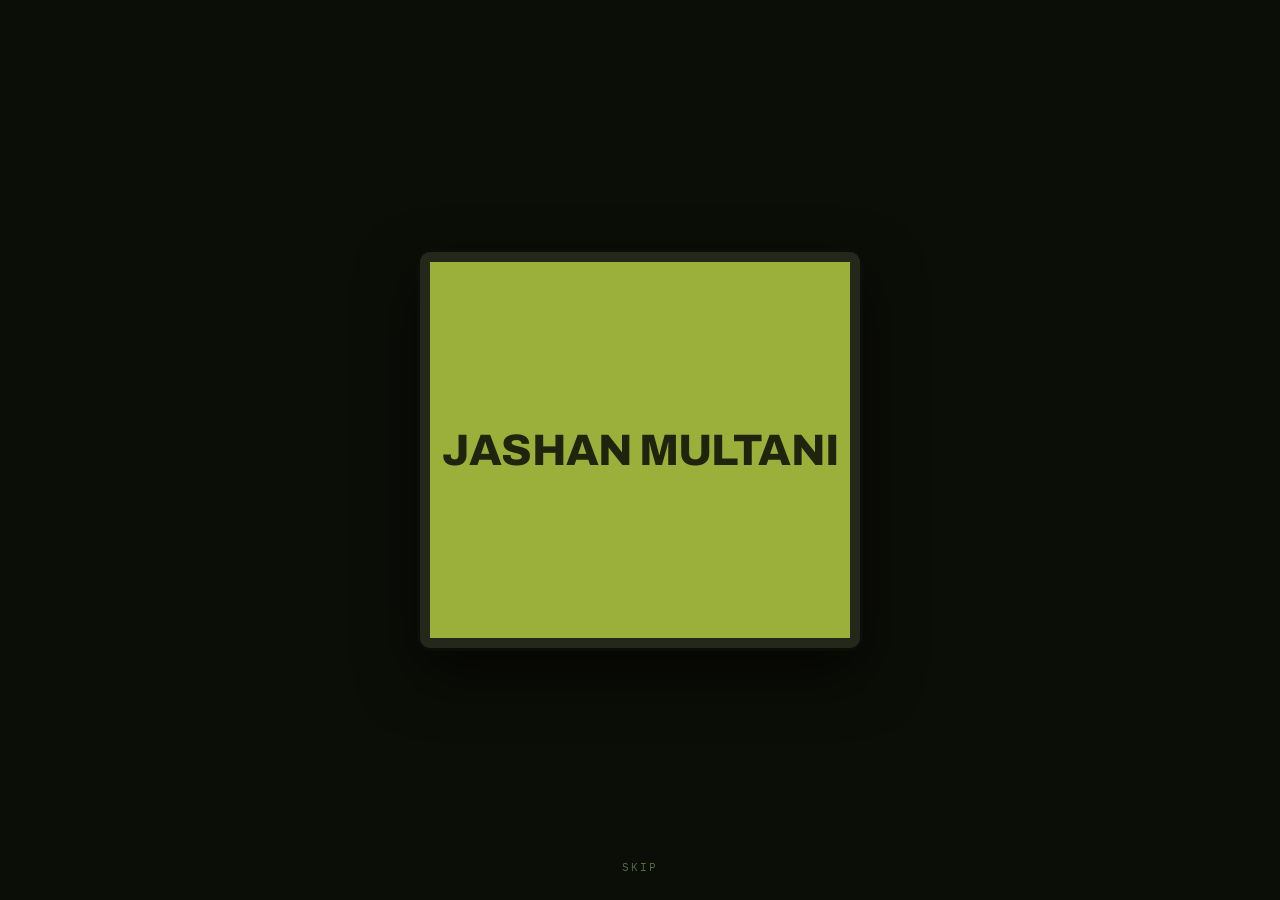
==== commit 5314ba10: "Multi-console rebuild: pick your interface The site is now four interfaces over one content model.  " ====
--- a/index.html
+++ b/index.html
@@ -1,932 +1,73 @@
 <!doctype html>
-<html lang="en" data-theme="dark">
+<html lang="en">
 <head>
 <meta charset="utf-8">
 <meta name="viewport" content="width=device-width, initial-scale=1">
 <title>Jashan Multani — Computer Engineering</title>
-<meta name="description" content="Computer Engineering at Waterloo. Firmware, embedded systems, and the layer where software starts moving something physical.">
+<meta name="description" content="Computer Engineering at Waterloo. Firmware, embedded systems, and the point where software starts moving something physical. Pick your console.">
 <link rel="preconnect" href="https://fonts.googleapis.com">
 <link rel="preconnect" href="https://fonts.gstatic.com" crossorigin>
 <link rel="stylesheet" href="https://fonts.googleapis.com/css2?family=Archivo:wght@600;700;800&family=IBM+Plex+Mono:wght@400;500;600&family=IBM+Plex+Sans:wght@400;500;600&display=swap">
-<script>(function(){try{var s=localStorage.getItem('jm-theme');
-document.documentElement.setAttribute('data-theme',s==='light'?'light':'dark');}catch(e){}})();</script>
-<style>
-:root{
-  --bg:#080B10; --bg2:#0C1119; --surface:#11172080; --surface-solid:#111720; --surface-2:#161D28;
-  --glass:rgba(18,24,34,.55);
-  --ink:#E9EEF5; --muted:#8A94A4; --line:#232C3A; --line-soft:#1B222D;
-  --copper:#E09A55; --copper-soft:rgba(224,154,85,.13);
-  --signal:#3BD4E0; --signal-soft:rgba(59,212,224,.13);
-  --violet:#8B7BE8;
-  --trace:rgba(224,154,85,.30); --grid:rgba(233,238,245,.045);
-  --shadow:0 2px 4px rgba(0,0,0,.45), 0 14px 40px rgba(0,0,0,.42);
-  --lcd:#9BB03A; --lcd-ink:#1D2110;
-  --r:14px;
-}
-:root[data-theme="light"]{
-  --bg:#EEF1F5; --bg2:#F6F8FA; --surface:#FFFFFFCC; --surface-solid:#FFFFFF; --surface-2:#F5F7FA;
-  --glass:rgba(255,255,255,.66);
-  --ink:#111721; --muted:#57616F; --line:#D5DCE5; --line-soft:#E4E9EF;
-  --copper:#9C561F; --copper-soft:rgba(156,86,31,.10);
-  --signal:#0A6D77; --signal-soft:rgba(10,109,119,.10);
-  --violet:#5B4CC4;
-  --trace:rgba(156,86,31,.28); --grid:rgba(17,23,33,.05);
-  --shadow:0 2px 4px rgba(17,23,33,.06), 0 14px 34px rgba(17,23,33,.09);
-  --lcd:#A8BC46; --lcd-ink:#1D2110;
-}
-
-*{box-sizing:border-box}
-html{scroll-behavior:smooth}
-body{
-  margin:0;background:var(--bg);color:var(--ink);overflow-x:hidden;
-  font-family:"IBM Plex Sans",-apple-system,BlinkMacSystemFont,"Segoe UI",sans-serif;
-  font-size:16px;line-height:1.6;-webkit-font-smoothing:antialiased;
-}
-img,video{max-width:100%;display:block}
-a{color:inherit}
-:focus-visible{outline:2px solid var(--signal);outline-offset:3px;border-radius:4px}
-.wrap{max-width:1120px;margin:0 auto;padding:0 24px;position:relative;z-index:1}
-[id]{scroll-margin-top:80px}
-
-/* ---------- animated background ---------- */
-#bg{position:fixed;inset:0;z-index:0;pointer-events:none}
-#bg canvas{width:100%;height:100%;display:block}
-.bg-grid{
-  position:fixed;inset:0;z-index:0;pointer-events:none;
-  background-image:linear-gradient(var(--grid) 1px,transparent 1px),linear-gradient(90deg,var(--grid) 1px,transparent 1px);
-  background-size:34px 34px;
-  mask-image:radial-gradient(ellipse 90% 60% at 50% 0%,#000 30%,transparent 78%);
-  -webkit-mask-image:radial-gradient(ellipse 90% 60% at 50% 0%,#000 30%,transparent 78%);
-}
-.bg-glow{
-  position:fixed;z-index:0;pointer-events:none;filter:blur(90px);opacity:.5;
-  width:52vw;height:52vw;border-radius:50%;
-}
-.bg-glow.a{background:radial-gradient(circle,var(--copper),transparent 62%);top:-14vw;left:-10vw}
-.bg-glow.b{background:radial-gradient(circle,var(--signal),transparent 62%);top:32vh;right:-16vw;opacity:.34}
-
-/* ================= INTRO ================= */
-#intro{position:fixed;inset:0;z-index:300;background:var(--bg);display:grid;place-items:center;overflow:hidden}
-#intro.done{opacity:0;pointer-events:none;transition:opacity .55s ease}
-.stage{position:relative;width:min(680px,92vw);height:250px}
-.road{position:absolute;left:-10%;right:-10%;bottom:64px;height:1px;background:repeating-linear-gradient(90deg,var(--line) 0 12px,transparent 12px 26px)}
-#rig{position:absolute;bottom:52px;left:-190px;width:168px;will-change:transform}
-#nameDrop{
-  position:absolute;left:0;right:0;top:52px;text-align:center;
-  font-family:Archivo,sans-serif;font-weight:800;letter-spacing:-.03em;
-  font-size:clamp(28px,6.4vw,50px);opacity:0;white-space:nowrap;
-}
-#nameDrop .eye{display:inline-block;width:.30em;height:.30em;border-radius:50%;background:var(--bg);
-  position:relative;top:-.28em;margin:0 .04em;transition:transform .28s cubic-bezier(.3,1.5,.5,1)}
-#laser{position:absolute;top:0;width:3px;height:0;background:linear-gradient(180deg,transparent,var(--signal));
-  box-shadow:0 0 14px var(--signal);opacity:0}
-#boom{position:absolute;pointer-events:none;opacity:0}
-.skip{position:absolute;bottom:16px;left:50%;transform:translateX(-50%);font-family:"IBM Plex Mono",monospace;
-  font-size:11px;letter-spacing:.16em;text-transform:uppercase;color:var(--muted);background:none;border:0;cursor:pointer}
-.skip:hover{color:var(--copper)}
-.flame{transform-origin:right center;animation:flick .09s steps(2) infinite}
-@keyframes flick{0%{transform:scaleX(1) scaleY(1)}100%{transform:scaleX(.82) scaleY(1.15)}}
-@keyframes wheelspin{to{transform:rotate(360deg)}}
-
-/* ================= top bar ================= */
-.topbar{position:sticky;top:0;z-index:60;background:var(--glass);
-  backdrop-filter:blur(16px) saturate(1.5);-webkit-backdrop-filter:blur(16px) saturate(1.5);
-  border-bottom:1px solid var(--line-soft)}
-.topbar .wrap{display:flex;align-items:center;gap:20px;height:60px}
-.mark{font-family:"IBM Plex Mono",monospace;font-size:12px;letter-spacing:.15em;text-transform:uppercase;color:var(--copper);font-weight:600;white-space:nowrap}
-.topnav{margin-left:auto;display:flex;gap:22px;align-items:center}
-.topnav a{font-family:"IBM Plex Mono",monospace;font-size:12px;letter-spacing:.09em;text-transform:uppercase;
-  color:var(--muted);text-decoration:none;padding:4px 0;border-bottom:1px solid transparent;transition:color .16s,border-color .16s}
-.topnav a:hover{color:var(--ink);border-bottom-color:var(--copper)}
-@media (max-width:820px){.topnav a[data-opt]{display:none}.topnav{gap:15px}}
-.tbtn{background:none;border:1px solid var(--line);color:var(--muted);border-radius:9px;width:33px;height:33px;
-  display:grid;place-items:center;cursor:pointer;font-size:13px;transition:color .16s,border-color .16s,transform .2s}
-.tbtn:hover{color:var(--copper);border-color:var(--copper);transform:rotate(-20deg)}
-
-/* ---------- reveal ---------- */
-.js .rv{opacity:0;transform:translateY(16px)}
-.js .rv.in{opacity:1;transform:none;transition:opacity .65s cubic-bezier(.2,.7,.3,1),transform .65s cubic-bezier(.2,.7,.3,1)}
-
-/* ---------- sections ---------- */
-section{padding:72px 0 8px}
-.shead{display:flex;align-items:baseline;gap:14px;margin-bottom:28px}
-.sref{font-family:"IBM Plex Mono",monospace;font-size:12px;color:var(--copper);letter-spacing:.1em;font-weight:600}
-.shead h2{font-family:Archivo,sans-serif;font-weight:800;font-size:clamp(21px,2.7vw,27px);margin:0;letter-spacing:-.02em;text-wrap:balance}
-.shead .dash{flex:1;height:1px;background:repeating-linear-gradient(90deg,var(--line) 0 6px,transparent 6px 12px)}
-
-/* ---------- hero ---------- */
-.hero{padding-top:64px}
-.eyebrow{font-family:"IBM Plex Mono",monospace;font-size:12px;letter-spacing:.15em;text-transform:uppercase;
-  color:var(--muted);margin-bottom:20px;display:flex;align-items:center;gap:10px;flex-wrap:wrap}
-.led{width:7px;height:7px;border-radius:50%;background:var(--signal);box-shadow:0 0 0 3px var(--signal-soft),0 0 12px var(--signal);flex:none;animation:pulse 2.4s ease-in-out infinite}
-@keyframes pulse{0%,100%{opacity:1}50%{opacity:.3}}
-h1{font-family:Archivo,sans-serif;font-weight:800;letter-spacing:-.035em;line-height:1;font-size:clamp(46px,9.5vw,92px);margin:0 0 24px;text-wrap:balance}
-h1 .gl{background:linear-gradient(120deg,var(--ink) 40%,var(--copper));-webkit-background-clip:text;background-clip:text;-webkit-text-fill-color:transparent}
-.thesis{font-size:clamp(17px,2vw,20px);max-width:60ch;margin:0 0 16px}
-.thesis strong{color:var(--copper);font-weight:600}
-.sub{color:var(--muted);max-width:62ch;margin:0 0 14px}
-.aside{border-left:2px solid var(--copper);padding:2px 0 2px 14px;margin:0 0 30px;color:var(--muted);font-size:15px;max-width:58ch}
-.cta{display:flex;gap:12px;flex-wrap:wrap}
-.btn{font-family:"IBM Plex Mono",monospace;font-size:13px;letter-spacing:.04em;text-decoration:none;
-  padding:11px 18px;border-radius:10px;border:1px solid var(--line);color:var(--ink);background:var(--surface-2);
-  display:inline-flex;align-items:center;gap:8px;cursor:pointer;transition:border-color .16s,transform .16s,box-shadow .16s}
-.btn:hover{border-color:var(--copper);transform:translateY(-2px);box-shadow:var(--shadow)}
-.btn:active{transform:translateY(0) scale(.97)}
-.btn.primary{background:var(--copper);border-color:var(--copper);color:#12171F;font-weight:600}
-.btn.primary:hover{filter:brightness(1.08)}
-.btn .ok{color:var(--signal)}
-
-/* ---------- readout ---------- */
-.readout{border:1px solid var(--line);border-radius:var(--r);background:var(--glass);
-  backdrop-filter:blur(12px);-webkit-backdrop-filter:blur(12px);box-shadow:var(--shadow);overflow:hidden;margin-top:38px}
-.readout-h{display:flex;align-items:center;gap:8px;padding:11px 16px;border-bottom:1px solid var(--line-soft);
-  background:var(--surface-2);font-family:"IBM Plex Mono",monospace;font-size:11px;letter-spacing:.15em;text-transform:uppercase;color:var(--muted)}
-.rows{display:grid;grid-template-columns:repeat(auto-fit,minmax(210px,1fr))}
-.row{padding:14px 16px;border-right:1px solid var(--line-soft);border-top:1px solid var(--line-soft)}
-.row:first-child{border-top:none}
-@media (min-width:640px){.row{border-top:none}.row:last-child{border-right:none}}
-.row dt{font-family:"IBM Plex Mono",monospace;font-size:11px;letter-spacing:.1em;text-transform:uppercase;color:var(--muted);margin-bottom:5px}
-.row dd{margin:0;font-size:14px;font-weight:500}
-
-/* ---------- console ---------- */
-.console-wrap{display:grid;gap:20px;grid-template-columns:1fr}
-@media (min-width:880px){.console-wrap{grid-template-columns:320px 1fr;align-items:start}}
-.gb{border:1px solid var(--line);border-radius:16px 16px 44px 16px;background:var(--surface-2);
-  padding:18px;box-shadow:var(--shadow);display:flex;flex-direction:column;gap:14px}
-.gb-top{display:flex;justify-content:space-between;align-items:center;font-family:"IBM Plex Mono",monospace;
-  font-size:9.5px;letter-spacing:.14em;text-transform:uppercase;color:var(--muted)}
-.gb-screen{background:var(--lcd);border-radius:9px;border:7px solid #24281B;padding:0;position:relative;overflow:hidden;aspect-ratio:10/9}
-.gb-screen canvas{width:100%;height:100%;display:block;image-rendering:pixelated}
-.gb-text{position:absolute;inset:0;padding:12px;font-family:"IBM Plex Mono",monospace;font-size:11.5px;
-  line-height:1.5;color:var(--lcd-ink);white-space:pre-line;display:flex;align-items:center}
-.gb-ctl{display:flex;align-items:center;justify-content:space-between;gap:14px}
-.dpad{display:grid;grid-template-columns:repeat(3,22px);grid-template-rows:repeat(3,22px)}
-.dpad button{background:#2A2F3A;border:1px solid var(--line);color:#9AA5B4;cursor:pointer;padding:0;font-size:10px;
-  line-height:1;transition:background .13s,color .13s}
-:root[data-theme="light"] .dpad button{background:#DDE3EA;color:#57616F}
-.dpad button:hover{background:var(--copper);color:#12171F}
-.dpad button:active{transform:scale(.9)}
-.dpad .sp{border:0;background:none!important;pointer-events:none}
-.gb-ab{display:flex;gap:10px;align-items:center}
-.gb-ab button{width:36px;height:36px;border-radius:50%;border:1px solid var(--line);background:var(--surface-solid);
-  color:var(--copper);font-family:"IBM Plex Mono",monospace;font-size:12px;font-weight:600;cursor:pointer;transition:transform .13s,background .13s}
-.gb-ab button:hover{background:var(--copper-soft)}
-.gb-ab button:active{transform:scale(.88)}
-.gb-modes{display:flex;gap:6px}
-.gb-modes button{flex:1;font-family:"IBM Plex Mono",monospace;font-size:10px;letter-spacing:.1em;text-transform:uppercase;
-  padding:7px;border-radius:7px;border:1px solid var(--line);background:transparent;color:var(--muted);cursor:pointer;transition:.15s}
-.gb-modes button[aria-pressed="true"]{background:var(--copper);border-color:var(--copper);color:#12171F;font-weight:600}
-.console-note{color:var(--muted);font-size:15px}
-.console-note h3{font-family:Archivo,sans-serif;font-size:18px;margin:0 0 8px;color:var(--ink)}
-.console-note kbd{font-family:"IBM Plex Mono",monospace;font-size:11px;border:1px solid var(--line);
-  border-bottom-width:2px;border-radius:5px;padding:1px 6px;color:var(--ink);background:var(--surface-2)}
-
-/* ---------- experience ---------- */
-.job{padding:24px 0;border-top:1px solid var(--line-soft)}
-.job:first-of-type{border-top:none}
-.job-h{display:flex;flex-wrap:wrap;align-items:baseline;gap:6px 12px;margin-bottom:4px}
-.job-h h3{font-family:Archivo,sans-serif;font-weight:700;font-size:18px;margin:0;letter-spacing:-.01em}
-.job-role{color:var(--copper);font-size:14px;font-weight:500}
-.job-meta{margin-left:auto;font-family:"IBM Plex Mono",monospace;font-size:12px;color:var(--muted);white-space:nowrap}
-.job ul{margin:10px 0 0;padding-left:0;list-style:none;display:grid;gap:7px}
-.job li{position:relative;padding-left:20px;font-size:15px;color:var(--muted)}
-.job li::before{content:"";position:absolute;left:4px;top:.62em;width:7px;height:1px;background:var(--copper)}
-.job li b{color:var(--ink);font-weight:600}
-
-/* ---------- projects ---------- */
-.grid{display:grid;grid-template-columns:repeat(auto-fill,minmax(330px,1fr));gap:20px;perspective:1200px}
-.card{border:1px solid var(--line);border-radius:var(--r);background:var(--surface-solid);overflow:hidden;
-  display:flex;flex-direction:column;transform-style:preserve-3d;
-  transition:border-color .22s,transform .28s cubic-bezier(.2,.7,.3,1),box-shadow .28s}
-.card:hover{border-color:var(--copper);box-shadow:var(--shadow)}
-.card.feature{grid-column:1/-1}
-@media (min-width:860px){.card.feature{display:grid;grid-template-columns:minmax(0,1.05fr) minmax(0,1fr)}}
-.card.hit{outline:2px solid var(--signal);outline-offset:3px}
-.media{position:relative;background:var(--surface-2);border-bottom:1px solid var(--line-soft);aspect-ratio:16/10;overflow:hidden}
-.card.feature .media{border-bottom:none;border-right:1px solid var(--line-soft);aspect-ratio:auto;min-height:250px}
-.media img,.media video{width:100%;height:100%;object-fit:cover;transition:transform .55s cubic-bezier(.2,.7,.3,1)}
-.card:hover .media img{transform:scale(1.04)}
-.tag{position:absolute;top:11px;left:11px;z-index:2;font-family:"IBM Plex Mono",monospace;font-size:10px;
-  letter-spacing:.1em;text-transform:uppercase;padding:4px 9px;border-radius:6px;background:var(--glass);
-  backdrop-filter:blur(8px);-webkit-backdrop-filter:blur(8px);border:1px solid var(--line);color:var(--muted)}
-.tag.live{color:var(--signal);border-color:var(--signal);background:var(--signal-soft)}
-.body{padding:19px;display:flex;flex-direction:column;gap:10px;flex:1}
-.body h3{font-family:Archivo,sans-serif;font-weight:700;font-size:17px;margin:0;letter-spacing:-.01em;text-wrap:balance}
-.body p{margin:0;font-size:14.5px;color:var(--muted)}
-.parts{display:flex;flex-wrap:wrap;gap:6px;margin-top:auto;padding-top:4px}
-.part{font-family:"IBM Plex Mono",monospace;font-size:10.5px;letter-spacing:.04em;padding:3px 8px;border-radius:5px;background:var(--copper-soft);color:var(--copper)}
-
-/* ---------- skills ---------- */
-.skills{display:grid;grid-template-columns:repeat(auto-fit,minmax(230px,1fr));gap:16px}
-.skill{border:1px solid var(--line);border-radius:var(--r);background:var(--surface-solid);padding:17px;transition:border-color .18s,transform .18s}
-.skill:hover{border-color:var(--copper);transform:translateY(-3px)}
-.skill h3{font-family:"IBM Plex Mono",monospace;font-size:11px;letter-spacing:.14em;text-transform:uppercase;color:var(--copper);margin:0 0 11px;font-weight:600}
-.skill ul{margin:0;padding:0;list-style:none;display:grid;gap:5px}
-.skill li{font-size:14px;color:var(--muted)}
-
-/* ---------- notes ---------- */
-.notes{display:grid;grid-template-columns:repeat(auto-fit,minmax(220px,1fr));gap:14px}
-.note{border:1px dashed var(--line);border-radius:var(--r);padding:16px;transition:border-color .18s,transform .18s}
-.note:hover{border-color:var(--copper);transform:translateY(-2px)}
-.note .n-k{font-family:"IBM Plex Mono",monospace;font-size:10.5px;letter-spacing:.12em;text-transform:uppercase;color:var(--copper);display:block;margin-bottom:7px}
-.note p{margin:0;font-size:14px;color:var(--muted)}
-
-/* ---------- contact ---------- */
-.contact{border:1px solid var(--line);border-radius:var(--r);background:var(--glass);backdrop-filter:blur(12px);
-  -webkit-backdrop-filter:blur(12px);padding:34px;text-align:center;box-shadow:var(--shadow)}
-.contact h2{font-family:Archivo,sans-serif;font-weight:800;font-size:clamp(22px,3vw,31px);margin:0 0 10px;letter-spacing:-.02em}
-.contact p{color:var(--muted);margin:0 0 22px;max-width:48ch;margin-inline:auto}
-.links{display:flex;gap:10px;justify-content:center;flex-wrap:wrap}
-footer{padding:46px 0 90px;text-align:center;font-family:"IBM Plex Mono",monospace;font-size:11.5px;color:var(--muted);letter-spacing:.06em}
-
-/* ================= BOT ================= */
-#bot{position:fixed;right:20px;bottom:20px;z-index:80;display:flex;flex-direction:column;align-items:flex-end;gap:10px}
-@media (max-width:560px){#bot{right:12px;bottom:12px}}
-.bubble{max-width:270px;background:var(--surface-solid);border:1px solid var(--line);border-radius:14px 14px 4px 14px;
-  padding:11px 13px;font-size:13.5px;line-height:1.45;box-shadow:var(--shadow);color:var(--ink);
-  opacity:0;transform:translateY(8px) scale(.96);transition:opacity .3s,transform .3s;pointer-events:none}
-.bubble.show{opacity:1;transform:none}
-.botbtn{width:60px;height:60px;border-radius:50%;border:1px solid var(--line);background:var(--surface-solid);
-  cursor:pointer;display:grid;place-items:center;box-shadow:var(--shadow);padding:0;
-  transition:transform .22s cubic-bezier(.3,1.4,.5,1),border-color .18s}
-.botbtn:hover{transform:translateY(-4px) scale(1.05);border-color:var(--copper)}
-.botbtn svg{width:38px;height:38px}
-.bot-eye{animation:blink 4.6s infinite}
-@keyframes blink{0%,92%,100%{transform:scaleY(1)}95%{transform:scaleY(.12)}}
-.bot-ant{animation:bob 2.6s ease-in-out infinite}
-@keyframes bob{0%,100%{transform:translateY(0)}50%{transform:translateY(-1.6px)}}
-
-#chat{position:fixed;right:20px;bottom:92px;z-index:81;width:min(340px,calc(100vw - 40px));
-  background:var(--surface-solid);border:1px solid var(--line);border-radius:16px;box-shadow:var(--shadow);
-  overflow:hidden;display:none}
-#chat.open{display:block}
-.chat-h{display:flex;align-items:center;gap:9px;padding:12px 14px;border-bottom:1px solid var(--line-soft);background:var(--surface-2);
-  font-family:"IBM Plex Mono",monospace;font-size:11px;letter-spacing:.13em;text-transform:uppercase;color:var(--muted)}
-.chat-h button{margin-left:auto;background:none;border:0;color:var(--muted);cursor:pointer;font-size:16px;line-height:1}
-.chat-h button:hover{color:var(--copper)}
-.chat-log{padding:14px;max-height:250px;overflow-y:auto;display:flex;flex-direction:column;gap:10px}
-.msg{font-size:13.5px;line-height:1.5;padding:9px 12px;border-radius:12px;max-width:88%}
-.msg.bot{background:var(--surface-2);border:1px solid var(--line-soft);align-self:flex-start;border-bottom-left-radius:4px}
-.msg.you{background:var(--copper);color:#12171F;align-self:flex-end;border-bottom-right-radius:4px;font-weight:500}
-.chat-q{padding:12px 14px;border-top:1px solid var(--line-soft);display:flex;flex-wrap:wrap;gap:7px;background:var(--surface-2)}
-.chat-q button{font-family:"IBM Plex Mono",monospace;font-size:11px;padding:6px 10px;border-radius:8px;
-  border:1px solid var(--line);background:transparent;color:var(--muted);cursor:pointer;transition:.15s;text-align:left}
-.chat-q button:hover{border-color:var(--copper);color:var(--copper)}
-
-@media (prefers-reduced-motion: reduce){
-  html{scroll-behavior:auto}
-  *,*::before,*::after{animation:none!important;transition:none!important}
-  .js .rv{opacity:1!important;transform:none!important}
-}
-</style>
+<link rel="stylesheet" href="assets/css/app.css">
 </head>
 <body>
 
-<div id="bg" aria-hidden="true"><canvas id="bgc"></canvas></div>
-<div class="bg-grid" aria-hidden="true"></div>
-<div class="bg-glow a" aria-hidden="true"></div>
-<div class="bg-glow b" aria-hidden="true"></div>
-
-<!-- ===== INTRO ===== -->
-<div id="intro" hidden>
-  <div class="stage">
-    <div class="road"></div>
-    <div id="nameDrop">Jashan<span class="eye" id="eyeL"></span><span class="eye" id="eyeR"></span> Multani</div>
-    <div id="laser"></div>
-    <svg id="boom" viewBox="0 0 100 100" width="150" height="150" aria-hidden="true">
-      <g fill="none" stroke="var(--copper)" stroke-width="2.5" stroke-linecap="round">
-        <path d="M50 50 L50 14"/><path d="M50 50 L78 24"/><path d="M50 50 L88 50"/><path d="M50 50 L78 78"/>
-        <path d="M50 50 L50 88"/><path d="M50 50 L22 78"/><path d="M50 50 L12 50"/><path d="M50 50 L22 24"/>
-      </g>
-      <circle cx="50" cy="50" r="16" fill="var(--signal)" opacity=".85"/>
-    </svg>
-    <svg id="rig" viewBox="0 0 190 62" fill="none" aria-hidden="true">
-      <g class="flame" style="transform-origin:34px 36px">
-        <path d="M34 30 C20 32 10 34 2 36 C10 38 20 40 34 42 Z" fill="var(--copper)" opacity=".9"/>
-        <path d="M32 33 C24 34 18 35 12 36 C18 37 24 38 32 39 Z" fill="var(--signal)"/>
-      </g>
-      <rect x="30" y="27" width="20" height="18" rx="4" fill="var(--surface-2)" stroke="var(--copper)" stroke-width="1.6"/>
-      <path d="M52 44 C48 44 46 42 46 38 L46 33 C46 31 47 30 49 29 L70 26 L84 16 C86 15 89 14 92 14 L120 14 C124 14 128 16 131 19 L141 28 L157 31 C160 32 162 34 162 36 L162 39 C162 42 159 44 156 44 Z"
-        fill="var(--surface-2)" stroke="var(--copper)" stroke-width="1.8" stroke-linejoin="round"/>
-      <path d="M90 18 L116 18 C119 18 122 19 124 21 L130 27 L90 27 Z" fill="var(--signal-soft)" stroke="var(--signal)" stroke-width="1.3"/>
-      <path d="M85 18 L85 27 L70 27 Z" fill="var(--signal-soft)" stroke="var(--signal)" stroke-width="1.3"/>
-      <circle cx="76" cy="45" r="10" fill="var(--bg)" stroke="var(--copper)" stroke-width="2"/>
-      <circle cx="136" cy="45" r="10" fill="var(--bg)" stroke="var(--copper)" stroke-width="2"/>
-      <g style="transform-origin:76px 45px;animation:wheelspin .4s linear infinite"><path d="M76 37v16M68 45h16" stroke="var(--copper)" stroke-width="1.3"/></g>
-      <g style="transform-origin:136px 45px;animation:wheelspin .4s linear infinite"><path d="M136 37v16M128 45h16" stroke="var(--copper)" stroke-width="1.3"/></g>
-    </svg>
-    <button class="skip" id="skip" type="button">Skip</button>
+<!-- ============================ BOOT ============================ -->
+<div id="boot">
+  <div class="boot-lcd">
+    <div class="boot-logo">JASHAN MULTANI</div>
+    <div class="boot-sub">PRESS ANY KEY</div>
   </div>
+  <button class="boot-skip" type="button">Skip</button>
 </div>
 
-<div class="topbar">
-  <div class="wrap">
-    <span class="mark">JM · 0x01</span>
-    <nav class="topnav">
-      <a href="#console" data-opt>Console</a>
-      <a href="#experience">Experience</a>
-      <a href="#projects">Projects</a>
-      <a href="#skills" data-opt>Skills</a>
-      <a href="#contact">Contact</a>
-      <button class="tbtn" id="theme" aria-label="Toggle colour theme" title="Toggle theme">◐</button>
-    </nav>
-  </div>
-</div>
+<!-- ======================== MODE SWITCHER ======================= -->
+<div id="modeSwitch" class="hide" aria-label="Choose interface"></div>
 
-<div class="wrap">
+<!-- ========================= MODE PICKER ======================== -->
+<main id="picker" class="hide">
+  <div class="picker-in">
+    <h1>Pick your console</h1>
+    <p class="lede">Same portfolio, four interfaces. I built a Game Boy because a list of projects is
+      boring &mdash; but there's a normal website in here too if you're in a hurry.</p>
 
-  <!-- ===== HERO ===== -->
-  <section class="hero">
-    <div class="eyebrow rv"><span class="led"></span> Computer Engineering · University of Waterloo · 1A</div>
-    <h1 class="rv">Jashan<br><span class="gl">Multani</span></h1>
-    <p class="thesis rv">I've wanted to build a smart house since I was a kid. Not buy one — <strong>build one</strong>. I want to yell for a Coke Zero and have it come down a chute in the ceiling. I'll probably need to build something to protect my head next.</p>
-    <p class="sub rv">It doesn't count as laziness if every light, lock, and sensor is running on code I wrote myself. That's still the plan, and it's more or less why I ended up here — I like the point where software stops being abstract and starts moving something physical.</p>
-    <p class="aside rv">So far the fleet includes a bin that opens when you walk at it, an arm made of popsicle sticks, and a robot that follows a line until something rude gets in the way. The chute is still pending.</p>
-    <div class="cta rv">
-      <a class="btn primary" href="#projects">See what I've built</a>
-      <button class="btn" id="copyMail" type="button" data-mail="jashandeepm2008@gmail.com">Copy my email</button>
+    <div class="picker-grid">
+      <button class="pick" type="button" data-mode="gb">
+        <span class="pick-art art-gb"><i></i></span>
+        <span class="pick-meta"><strong>Game Boy</strong>
+          <span>Green LCD, D-pad navigation, one menu at a time. The full experience.</span></span>
+      </button>
+
+      <button class="pick" type="button" data-mode="ps">
+        <span class="pick-art art-ps"><i></i></span>
+        <span class="pick-meta"><strong>PlayStation</strong>
+          <span>Big cover art, a project rail, and a hero panel. Arrow keys move the rail.</span></span>
+      </button>
+
+      <button class="pick" type="button" data-mode="sw">
+        <span class="pick-art art-sw"><i></i></span>
+        <span class="pick-meta"><strong>Switch</strong>
+          <span>Square tiles and a dock along the bottom. Quick to skim.</span></span>
+      </button>
+
+      <button class="pick" type="button" data-mode="plain">
+        <span class="pick-art art-plain"><i></i></span>
+        <span class="pick-meta"><strong>Boring mode</strong>
+          <span>An ordinary scrolling website. No games, no boot screen. Recruiters, start here.</span></span>
+      </button>
     </div>
 
-    <div class="readout rv">
-      <div class="readout-h"><span class="led"></span> Current status</div>
-      <dl class="rows">
-        <div class="row"><dt>Location</dt><dd>Waterloo, Ontario</dd></div>
-        <div class="row"><dt>Program</dt><dd>BASc Computer Engineering (Co-op)</dd></div>
-        <div class="row"><dt>Focus</dt><dd>Firmware &amp; embedded systems</dd></div>
-        <div class="row"><dt>Seeking</dt><dd>Summer 2027 co-op</dd></div>
-      </dl>
-    </div>
-  </section>
+    <p class="lede" style="margin:34px auto 0;font-size:14px">
+      Switch consoles any time from the corner &mdash;
+      <a href="#" id="pickAgain">or come back to this screen</a>.
+    </p>
+  </div>
+</main>
 
-  <!-- ===== CONSOLE ===== -->
-  <section id="console">
-    <div class="shead rv"><span class="sref">01</span><h2>The console</h2><span class="dash"></span></div>
-    <div class="console-wrap">
-      <div class="gb rv">
-        <div class="gb-top"><span>JM-BOY</span><span id="gbScore">·</span></div>
-        <div class="gb-screen">
-          <canvas id="gbCanvas" width="160" height="144"></canvas>
-          <div class="gb-text" id="gbText">JM-BOY
+<!-- ============================ STAGE =========================== -->
+<div id="stage" class="hide"></div>
 
-Pick a mode below.
-BROWSE to tour the builds.
-SNAKE if you're procrastinating.</div>
-        </div>
-        <div class="gb-modes">
-          <button type="button" id="mBrowse" aria-pressed="false">Browse</button>
-          <button type="button" id="mSnake" aria-pressed="false">Snake</button>
-        </div>
-        <div class="gb-ctl">
-          <div class="dpad">
-            <button class="sp" tabindex="-1" aria-hidden="true"></button>
-            <button type="button" data-k="up" aria-label="Up">▲</button>
-            <button class="sp" tabindex="-1" aria-hidden="true"></button>
-            <button type="button" data-k="left" aria-label="Left">◀</button>
-            <button class="sp" tabindex="-1" aria-hidden="true"></button>
-            <button type="button" data-k="right" aria-label="Right">▶</button>
-            <button class="sp" tabindex="-1" aria-hidden="true"></button>
-            <button type="button" data-k="down" aria-label="Down">▼</button>
-            <button class="sp" tabindex="-1" aria-hidden="true"></button>
-          </div>
-          <div class="gb-ab">
-            <button type="button" data-k="b">B</button>
-            <button type="button" data-k="a">A</button>
-          </div>
-        </div>
-      </div>
-      <div class="console-note rv">
-        <h3>Yes, it actually works.</h3>
-        <p><strong>Browse</strong> walks you through every build on this page — <kbd>▲</kbd><kbd>▼</kbd> to move, <kbd>A</kbd> to jump to it. <strong>Snake</strong> is Snake. Arrow keys work too once you've clicked in.</p>
-        <p>I built this because a list of projects is boring and I'd rather you poke at something. It's a 160×144 canvas, the same resolution as the original Game Boy, which felt like the right amount of self-indulgence.</p>
-      </div>
-    </div>
-  </section>
-
-  <!-- ===== EXPERIENCE ===== -->
-  <section id="experience">
-    <div class="shead rv"><span class="sref">02</span><h2>Experience</h2><span class="dash"></span></div>
-    <article class="job rv">
-      <div class="job-h"><h3>Ascendance Foundry</h3><span class="job-role">Forward Deployed Engineer Intern</span><span class="job-meta">Jun – Aug 2026 · Toronto</span></div>
-      <ul>
-        <li>Built <b>CoachBot</b>, an internal Claude Code plugin that installs a team's engineering standards, tooling, and institutional knowledge with a single command — rolling out to <b>20+ fellows</b> in future cohorts.</li>
-        <li>Architected it as a <b>five-agent pipeline</b> — planning, execution, test design, test runs, and documentation each handled by a separate agent that checks the others' work.</li>
-        <li>Implemented GitHub-backed auto-updates and per-user personalization that survives version bumps, so nobody redistributes anything by hand.</li>
-        <li>Automated contract generation from a sales spreadsheet, cutting drafting <b>from an hour to under two minutes</b>.</li>
-      </ul>
-    </article>
-    <article class="job rv">
-      <div class="job-h"><h3>Twin Brothers Wholesale</h3><span class="job-role">Data Analyst</span><span class="job-meta">Dec 2025 – Jan 2026 · Lansing, MI</span></div>
-      <ul>
-        <li>Analyzed consumer purchasing patterns in Python and Pandas to support inventory optimization.</li>
-        <li>Delivered demand-forecasting recommendations for operations processing <b>$30K per day</b>.</li>
-      </ul>
-    </article>
-    <article class="job rv">
-      <div class="job-h"><h3>Century 21</h3><span class="job-role">Real Estate Marketing Intern</span><span class="job-meta">Jul – Aug 2025 · Brampton</span></div>
-      <ul>
-        <li>Analyzed sales and listing data in Excel to identify buyer segments; ran <b>50+ cold calls daily</b>.</li>
-        <li>Recommended prioritizing listings near schools after identifying a family-oriented buyer segment.</li>
-      </ul>
-    </article>
-  </section>
-
-  <!-- ===== PROJECTS ===== -->
-  <section id="projects">
-    <div class="shead rv"><span class="sref">03</span><h2>Things I've built</h2><span class="dash"></span></div>
-    <div class="grid" id="projGrid">
-
-      <article class="card feature rv" id="p-line" data-name="Line-Following Robot">
-        <div class="media">
-          <span class="tag live">In progress</span>
-          <video src="assets/video/line-following.mp4" poster="assets/img/Line_Following.jpg" loop playsinline preload="none" controls></video>
-        </div>
-        <div class="body">
-          <h3>Line-Following &amp; Obstacle-Avoidance Robot</h3>
-          <p>Some robots follow instructions. Others follow a line and figure things out when something gets in the way.</p>
-          <p>Two IR sensors underneath track a black line and continuously correct the robot's heading — both on the line means forward, one off means turn. An ultrasonic sensor up front adds a second layer: when something appears within range, the robot abandons the line, backs up, steers around the obstacle, then hunts for the line again before carrying on.</p>
-          <div class="parts"><span class="part">Arduino Uno</span><span class="part">IR sensors</span><span class="part">Ultrasonic</span><span class="part">Motor control</span><span class="part">Circuits</span></div>
-        </div>
-      </article>
-
-      <article class="card rv" id="p-skills" data-name="OntarioSkills Robot">
-        <div class="media">
-          <span class="tag">Robotics · 5th in Ontario</span>
-          <video src="assets/video/ontarioskills-robot.mp4" poster="assets/img/OntarioSkills.jpg" loop playsinline preload="none" controls></video>
-        </div>
-        <div class="body">
-          <h3>OntarioSkills Competition Robot</h3>
-          <p>Think of a warehouse worker, but made of metal, wires, and code. A motorized claw that lifts, carries, and drops boxes while navigating a set course — sensors and control logic working together so it aligns with targets and moves loads without tipping.</p>
-          <div class="parts"><span class="part">C++</span><span class="part">Motor control</span><span class="part">Sensors</span><span class="part">Mechanical design</span></div>
-        </div>
-      </article>
-
-      <article class="card rv" id="p-arm" data-name="Popsicle-Stick Arm">
-        <div class="media">
-          <span class="tag">Arduino build</span>
-          <video src="assets/video/robot-arm.mp4" poster="assets/img/RobotArmImage1.jpg" loop playsinline preload="none" controls></video>
-        </div>
-        <div class="body">
-          <h3>Popsicle-Stick Robot Arm</h3>
-          <p>Three servo motors, three potentiometers, and a bunch of popsicle sticks walk into a workshop… and leave as a robotic arm.</p>
-          <p>Each potentiometer drives one degree of freedom — up/down, left/right, wrist rotation. The servos are positioned to balance range against stability, so it lifts small objects without straining the motors.</p>
-          <div class="parts"><span class="part">Arduino Uno</span><span class="part">Servos</span><span class="part">Potentiometers</span><span class="part">Circuits</span></div>
-        </div>
-      </article>
-
-      <article class="card rv" id="p-bin" data-name="Smart Trash Can">
-        <div class="media">
-          <span class="tag">Arduino build</span>
-          <video src="assets/video/smart-trash-can.mp4" poster="assets/img/SmartTrashBin.jpg" loop playsinline preload="none" controls></video>
-        </div>
-        <div class="body">
-          <h3>Smart Trash Can</h3>
-          <p>A hands-free bin that opens when you walk up to it. An ultrasonic sensor watches for distance and a servo lifts the lid through a reinforced popsicle-stick arm. The goal was to make throwing something out more hygienic and slightly cooler than a normal trash can.</p>
-          <div class="parts"><span class="part">Arduino Uno</span><span class="part">Ultrasonic</span><span class="part">Servo</span><span class="part">Mechanical design</span></div>
-        </div>
-      </article>
-
-      <article class="card rv" id="p-night" data-name="Night Light">
-        <div class="media"><span class="tag">Circuits</span><img src="assets/img/Nightlight.jpg" alt="Soldered nightlight circuit on perfboard" loading="lazy"></div>
-        <div class="body">
-          <h3>Photoresistor Night Light</h3>
-          <p>A simple but satisfying build — a nightlight that switches itself on when the room gets dark. A photoresistor senses the light level and the LED kicks in below threshold. Everything laid out flush on perfboard and soldered down. No breadboard spaghetti here.</p>
-          <div class="parts"><span class="part">Soldering</span><span class="part">Perfboard</span><span class="part">Photoresistor</span></div>
-        </div>
-      </article>
-
-      <article class="card rv" id="p-tag" data-name="Asteroid Metal Tag">
-        <div class="media"><span class="tag">CNC · Manufacturing</span><img src="assets/img/Asteroid.jpg" alt="Machined aluminium tag with an asteroid impact scene" loading="lazy"></div>
-        <div class="body">
-          <h3>Asteroid Impact Metal Tag</h3>
-          <p>My first real dive into CNC, as both designer and manufacturer. A 3&Prime;&times;2&Prime; block of aluminium became an asteroid impact scene, because I love space. I mapped the design in V-Carve, planned toolpaths across three different bits for layered depth, then cut, filed, and milled it into existence.</p>
-          <div class="parts"><span class="part">CNC milling</span><span class="part">V-Carve</span><span class="part">Cutoff saw</span><span class="part">Filing</span></div>
-        </div>
-      </article>
-
-      <article class="card rv" id="p-pen" data-name="Machined Pen">
-        <div class="media"><span class="tag">Machining</span><img src="assets/img/Pen1.jpg" alt="Custom machined aluminium pen with knurled grip" loading="lazy"></div>
-        <div class="body">
-          <h3>Machined Aluminium Pen</h3>
-          <p>This isn't just a pen — it's <em>my</em> pen. Sketches first, then an orthographic drawing at 1:2 scale (5&Prime; × 0.5&Prime;). Turned the tip from a cylindrical blank on the metal lathe, drilled a centred bore for the cartridge, cut grooves and knurling, then matched the body so the two align perfectly. Threaded both halves with a tap-and-die set so they screw together.</p>
-          <div class="parts"><span class="part">Metal lathe</span><span class="part">Knurling</span><span class="part">Threading</span><span class="part">Orthographic drawing</span></div>
-        </div>
-      </article>
-
-      <article class="card rv" id="p-plane" data-name="Chocolate Mould">
-        <div class="media"><span class="tag">CNC · Manufacturing</span><img src="assets/img/Airplane1.jpg" alt="Aluminium mould machined with a raised airplane design" loading="lazy"></div>
-        <div class="body">
-          <h3>Airplane Chocolate Mould</h3>
-          <p>A 2&times;2&Prime; aluminium mould carrying a 3D airplane at two elevations — raised body, slightly lower wings. Cut, milled, and CNC-machined for depth, then used to form a plastic mould for chocolate. The whole exercise was balancing an intricate design against what the machine could actually cut.</p>
-          <div class="parts"><span class="part">V-Carve</span><span class="part">CNC milling</span><span class="part">Cutoff saw</span></div>
-        </div>
-      </article>
-
-      <article class="card rv" id="p-trophy" data-name="Pokémon Trophy">
-        <div class="media"><span class="tag">CAD · 3D printing</span><img src="assets/img/PokemonTrophy1.jpg" alt="3D printed Pokemon trophy on a machined base" loading="lazy"></div>
-        <div class="body">
-          <h3>Pokémon Trophy</h3>
-          <p>A custom trophy modelled from scratch — base built in Tinkercad, refined in SolidWorks, prepared in V-Carve. The topper was printed for detail and durability, cleaned up, and mounted for a champion-worthy finish.</p>
-          <div class="parts"><span class="part">SolidWorks</span><span class="part">Tinkercad</span><span class="part">3D printing</span><span class="part">V-Carve</span></div>
-        </div>
-      </article>
-
-    </div>
-  </section>
-
-  <!-- ===== SKILLS ===== -->
-  <section id="skills">
-    <div class="shead rv"><span class="sref">04</span><h2>Toolkit</h2><span class="dash"></span></div>
-    <div class="skills">
-      <div class="skill rv"><h3>Languages</h3><ul><li>C++</li><li>Python</li><li>TypeScript / JavaScript</li><li>Google Apps Script</li></ul></div>
-      <div class="skill rv"><h3>Embedded</h3><ul><li>Arduino</li><li>Sensor integration</li><li>Motor control</li><li>Circuits &amp; soldering</li></ul></div>
-      <div class="skill rv"><h3>Software</h3><ul><li>React</li><li>Pandas / NumPy</li><li>Git &amp; GitHub</li><li>Multi-agent systems</li></ul></div>
-      <div class="skill rv"><h3>Fabrication</h3><ul><li>SolidWorks</li><li>CNC milling &amp; V-Carve</li><li>Metal lathe</li><li>3D printing</li></ul></div>
-    </div>
-  </section>
-
-  <!-- ===== NOISE ===== -->
-  <section id="signals">
-    <div class="shead rv"><span class="sref">05</span><h2>Background noise</h2><span class="dash"></span></div>
-    <div class="notes">
-      <div class="note rv"><span class="n-k">// space</span><p>I follow space and astronomy far more closely than is useful. It shows up in the work — the asteroid tag was not a coincidence.</p></div>
-      <div class="note rv"><span class="n-k">// swimming</span><p>In the pool most weeks. The one hobby with no screen involved, which is exactly the point.</p></div>
-      <div class="note rv"><span class="n-k">// marvel &amp; pokémon</span><p>I'll happily talk your ear off about either, given the smallest opening. There is a trophy in the projects section as evidence.</p></div>
-      <div class="note rv"><span class="n-k">// deca</span><p>Two years, finishing as chapter president of a 200+ member chapter and an Ontario provincial champion in Financial Trading &amp; Decision Making.</p></div>
-    </div>
-  </section>
-
-  <!-- ===== CONTACT ===== -->
-  <section id="contact">
-    <div class="contact rv">
-      <h2>Let's build something</h2>
-      <p>Looking for a Summer 2027 co-op in software or firmware. Always up for talking about embedded systems, or the Coke Zero chute.</p>
-      <div class="links">
-        <a class="btn primary" href="mailto:jashandeepm2008@gmail.com">Email me</a>
-        <button class="btn" id="copyMail2" type="button" data-mail="jashandeepm2008@gmail.com">Copy address</button>
-        <a class="btn" href="https://linkedin.com/in/jashanmultani" target="_blank" rel="noopener">LinkedIn</a>
-        <a class="btn" href="https://github.com/Jashan-Mshadow" target="_blank" rel="noopener">GitHub</a>
-      </div>
-    </div>
-  </section>
-
-  <footer>Built by hand · Waterloo, Ontario</footer>
-</div>
-
-<!-- ===== BOT ===== -->
-<div id="chat" role="dialog" aria-label="Ask the robot">
-  <div class="chat-h"><span class="led"></span> UNIT-01 · support bot <button type="button" id="chatX" aria-label="Close">×</button></div>
-  <div class="chat-log" id="chatLog"></div>
-  <div class="chat-q" id="chatQ"></div>
-</div>
-<div id="bot">
-  <div class="bubble" id="bubble"></div>
-  <button class="botbtn" id="botBtn" aria-label="Talk to the robot">
-    <svg viewBox="0 0 44 44" fill="none" aria-hidden="true">
-      <g class="bot-ant" style="transform-origin:22px 8px">
-        <path d="M22 10V5" stroke="var(--copper)" stroke-width="2" stroke-linecap="round"/>
-        <circle cx="22" cy="4" r="2.4" fill="var(--signal)"/>
-      </g>
-      <rect x="7" y="11" width="30" height="23" rx="8" fill="var(--surface-2)" stroke="var(--copper)" stroke-width="2"/>
-      <rect x="12.5" y="18" width="7" height="8" rx="3.5" fill="var(--signal)" class="bot-eye" style="transform-origin:16px 22px"/>
-      <rect x="24.5" y="18" width="7" height="8" rx="3.5" fill="var(--signal)" class="bot-eye" style="transform-origin:28px 22px"/>
-      <path d="M17 30h10" stroke="var(--copper)" stroke-width="2" stroke-linecap="round"/>
-      <path d="M4 20v6M40 20v6" stroke="var(--copper)" stroke-width="2" stroke-linecap="round"/>
-    </svg>
-  </button>
-</div>
-
-<script>
-document.documentElement.classList.add('js');
-(function(){
-'use strict';
-var root=document.documentElement;
-var reduce=matchMedia('(prefers-reduced-motion: reduce)').matches;
-
-/* ---------------- theme ---------------- */
-document.getElementById('theme').addEventListener('click',function(){
-  var next=root.getAttribute('data-theme')==='light'?'dark':'light';
-  root.setAttribute('data-theme',next);
-  try{localStorage.setItem('jm-theme',next);}catch(e){}
-});
-
-/* ---------------- copy email ---------------- */
-['copyMail','copyMail2'].forEach(function(id){
-  var b=document.getElementById(id); if(!b) return;
-  b.addEventListener('click',function(){
-    var mail=b.dataset.mail,label=b.textContent;
-    var ok=function(){b.innerHTML='<span class="ok">✓</span> Copied';setTimeout(function(){b.textContent=label;},1600);};
-    if(navigator.clipboard&&navigator.clipboard.writeText){navigator.clipboard.writeText(mail).then(ok,function(){location.href='mailto:'+mail;});}
-    else{location.href='mailto:'+mail;}
-  });
-});
-
-/* ---------------- reveal ---------------- */
-var rv=[].slice.call(document.querySelectorAll('.rv'));
-if(reduce||!('IntersectionObserver' in window)){rv.forEach(function(e){e.classList.add('in');});}
-else{
-  var io=new IntersectionObserver(function(es){
-    es.forEach(function(e){if(e.isIntersecting){e.target.classList.add('in');io.unobserve(e.target);}});
-  },{rootMargin:'0px 0px -8% 0px',threshold:.06});
-  rv.forEach(function(e){io.observe(e);});
-  setTimeout(function(){rv.forEach(function(e){e.classList.add('in');});},1500);
-}
-
-/* ---------------- card tilt (2.5D) ---------------- */
-if(!reduce && matchMedia('(hover: hover)').matches){
-  document.querySelectorAll('.card').forEach(function(c){
-    c.addEventListener('mousemove',function(e){
-      var r=c.getBoundingClientRect();
-      var x=(e.clientX-r.left)/r.width-.5, y=(e.clientY-r.top)/r.height-.5;
-      c.style.transform='translateY(-4px) rotateX('+(-y*3.2)+'deg) rotateY('+(x*3.2)+'deg)';
-    });
-    c.addEventListener('mouseleave',function(){c.style.transform='';});
-  });
-  document.querySelectorAll('.media video').forEach(function(v){
-    var m=v.parentElement;
-    m.addEventListener('mouseenter',function(){ if(v.paused){ v.muted=true; v.play().catch(function(){}); } });
-    m.addEventListener('mouseleave',function(){ if(v.muted) v.pause(); });
-  });
-}
-
-/* ---------------- animated background ---------------- */
-(function(){
-  var cv=document.getElementById('bgc'); if(!cv||reduce) return;
-  var ctx=cv.getContext('2d'), W=0,H=0,pts=[],raf=null,vis=true;
-  function css(n){return getComputedStyle(root).getPropertyValue(n).trim();}
-  function size(){
-    var d=Math.min(devicePixelRatio||1,2);
-    W=cv.width=innerWidth*d; H=cv.height=innerHeight*d; cv.style.width='100%'; cv.style.height='100%';
-    var n=Math.min(64,Math.round(innerWidth*innerHeight/26000));
-    pts=[]; for(var i=0;i<n;i++) pts.push({x:Math.random()*W,y:Math.random()*H,vx:(Math.random()-.5)*.16*d,vy:(Math.random()-.5)*.16*d,r:(Math.random()*1.5+.7)*d});
-    D=d;
-  }
-  var D=1;
-  function draw(){
-    if(!vis){raf=requestAnimationFrame(draw);return;}
-    ctx.clearRect(0,0,W,H);
-    var cop=css('--copper'), sig=css('--signal'), lim=150*D;
-    for(var i=0;i<pts.length;i++){
-      var p=pts[i]; p.x+=p.vx; p.y+=p.vy;
-      if(p.x<0||p.x>W)p.vx*=-1; if(p.y<0||p.y>H)p.vy*=-1;
-      for(var j=i+1;j<pts.length;j++){
-        var q=pts[j], dx=p.x-q.x, dy=p.y-q.y, d2=dx*dx+dy*dy;
-        if(d2<lim*lim){
-          var a=(1-Math.sqrt(d2)/lim)*.16;
-          ctx.strokeStyle=cop; ctx.globalAlpha=a; ctx.lineWidth=D*.6;
-          ctx.beginPath(); ctx.moveTo(p.x,p.y); ctx.lineTo(q.x,q.y); ctx.stroke();
-        }
-      }
-      ctx.globalAlpha=.5; ctx.fillStyle=(i%7===0)?sig:cop;
-      ctx.beginPath(); ctx.arc(p.x,p.y,p.r,0,6.284); ctx.fill();
-    }
-    ctx.globalAlpha=1;
-    raf=requestAnimationFrame(draw);
-  }
-  size(); addEventListener('resize',size,{passive:true});
-  document.addEventListener('visibilitychange',function(){vis=!document.hidden;});
-  draw();
-})();
-
-/* ---------------- the bot ---------------- */
-(function(){
-  var bubble=document.getElementById('bubble'), btn=document.getElementById('botBtn');
-  var chat=document.getElementById('chat'), log=document.getElementById('chatLog'), qbox=document.getElementById('chatQ');
-  var lines={
-    hero:"He built me to say nice things about him. I am contractually obligated.",
-    console:"There's a working Game Boy down there. He spent real hours on it. Judge accordingly.",
-    experience:"This is the part with actual accomplishments. Try to look impressed.",
-    projects:"Nine builds. Two involve popsicle sticks. I won't say which.",
-    skills:"He can do all of these. Some of them well. I'm a robot, not a liar.",
-    signals:"Do not ask about Europa. You have things to do today.",
-    contact:"Please hire my creator. I would very much like to be upgraded."
-  };
-  var t=null;
-  function say(txt,ms){
-    bubble.textContent=txt; bubble.classList.add('show');
-    clearTimeout(t); t=setTimeout(function(){bubble.classList.remove('show');},ms||5200);
-  }
-  var seen={};
-  var secs=[].slice.call(document.querySelectorAll('section[id], section.hero'));
-  if('IntersectionObserver' in window){
-    var so=new IntersectionObserver(function(es){
-      es.forEach(function(e){
-        if(!e.isIntersecting) return;
-        var k=e.target.id||'hero';
-        if(seen[k]||chat.classList.contains('open')) return;
-        seen[k]=1; if(lines[k]) say(lines[k]);
-      });
-    },{threshold:.35});
-    secs.forEach(function(s){so.observe(s);});
-  }
-  setTimeout(function(){ if(!chat.classList.contains('open')) say(lines.hero); },3600);
-
-  var qa=[
-    ["Why should I hire him?","Three internships before university, a tool now onboarding 20+ people, and a contract process he cut from an hour to two minutes. Also he'll actually finish things. I've watched."],
-    ["What's the smart house thing?","His long-running plan to automate an entire house himself. Current blocker: a Coke Zero chute in the ceiling and no ceiling access. Ask him, he'll explain for a while."],
-    ["Is he actually good at C++?","Good enough to place 5th in Ontario with a robot running it. Not good enough to claim he's finished learning. He'd tell you the same."],
-    ["What's he doing right now?","First-year Computer Engineering at Waterloo, hunting a Summer 2027 co-op, and building embedded things in his spare time."],
-    ["Tell me something weird.","The longest he ever spent debugging was an IR sensor reading a shadow as a black line. The robot kept turning into a wall. He blamed the code for two days."],
-    ["Are you a real AI?","No. I'm a list of sentences he wrote and a bit of JavaScript. Genuinely cheaper than an API key, and I never hallucinate his GPA."]
-  ];
-  function push(cls,txt){
-    var d=document.createElement('div'); d.className='msg '+cls; d.textContent=txt;
-    log.appendChild(d); log.scrollTop=log.scrollHeight;
-  }
-  qa.forEach(function(p){
-    var b=document.createElement('button'); b.type='button'; b.textContent=p[0];
-    b.addEventListener('click',function(){
-      push('you',p[0]);
-      setTimeout(function(){push('bot',p[1]);},380);
-    });
-    qbox.appendChild(b);
-  });
-  function open(){
-    chat.classList.add('open'); bubble.classList.remove('show');
-    if(!log.children.length) push('bot',"UNIT-01 online. Ask me something. I only know six things.");
-  }
-  btn.addEventListener('click',function(){ chat.classList.contains('open') ? chat.classList.remove('open') : open(); });
-  document.getElementById('chatX').addEventListener('click',function(){chat.classList.remove('open');});
-})();
-
-/* ---------------- JM-BOY ---------------- */
-(function(){
-  var cv=document.getElementById('gbCanvas'), ctx=cv.getContext('2d');
-  var txt=document.getElementById('gbText'), score=document.getElementById('gbScore');
-  var bBrowse=document.getElementById('mBrowse'), bSnake=document.getElementById('mSnake');
-  var mode=null, sel=0, timer=null;
-  var projects=[].slice.call(document.querySelectorAll('.card[data-name]')).map(function(c){
-    return {id:c.id,name:c.getAttribute('data-name'),el:c};
-  });
-  function lcd(){return getComputedStyle(root).getPropertyValue('--lcd').trim();}
-  function ink(){return '#1D2110';}
-  function clear(){ctx.fillStyle=lcd();ctx.fillRect(0,0,160,144);}
-  function setMode(m){
-    mode=m;
-    bBrowse.setAttribute('aria-pressed',String(m==='browse'));
-    bSnake.setAttribute('aria-pressed',String(m==='snake'));
-    if(timer){clearInterval(timer);timer=null;}
-    if(m==='browse'){txt.style.display='none';drawBrowse();score.textContent='';}
-    else if(m==='snake'){txt.style.display='none';startSnake();}
-  }
-  /* --- browse --- */
-  function drawBrowse(){
-    clear(); ctx.fillStyle=ink(); ctx.font='8px "IBM Plex Mono",monospace';
-    ctx.fillText('SELECT A BUILD',6,13);
-    ctx.fillRect(6,17,148,1);
-    var start=Math.max(0,Math.min(sel-3,projects.length-7));
-    for(var i=0;i<7 && start+i<projects.length;i++){
-      var p=projects[start+i], y=30+i*15;
-      if(start+i===sel){ctx.fillRect(4,y-9,152,13);ctx.fillStyle=lcd();}
-      ctx.fillText((p.name.length>21?p.name.slice(0,20)+'…':p.name),8,y);
-      ctx.fillStyle=ink();
-    }
-    ctx.font='7px "IBM Plex Mono",monospace';
-    ctx.fillText('A = GO',6,140);
-    score.textContent=(sel+1)+'/'+projects.length;
-  }
-  function go(){
-    var p=projects[sel]; if(!p) return;
-    p.el.scrollIntoView({behavior:reduce?'auto':'smooth',block:'center'});
-    p.el.classList.add('hit'); setTimeout(function(){p.el.classList.remove('hit');},1800);
-  }
-  /* --- snake --- */
-  var snake,dir,food,dead,pts;
-  function startSnake(){
-    snake=[{x:8,y:9},{x:7,y:9},{x:6,y:9}]; dir={x:1,y:0}; dead=false; pts=0; food=rnd();
-    if(timer)clearInterval(timer);
-    timer=setInterval(step,140); drawSnake();
-  }
-  function rnd(){
-    var f;
-    do{ f={x:(Math.random()*20)|0, y:(Math.random()*18)|0}; }
-    while(snake.some(function(s){return s.x===f.x&&s.y===f.y;}));
-    return f;
-  }
-  function step(){
-    if(dead) return;
-    var h={x:snake[0].x+dir.x,y:snake[0].y+dir.y};
-    if(h.x<0||h.x>19||h.y<0||h.y>17||snake.some(function(s){return s.x===h.x&&s.y===h.y;})){
-      dead=true; clearInterval(timer); timer=null; drawSnake(); return;
-    }
-    snake.unshift(h);
-    if(h.x===food.x&&h.y===food.y){pts++;food=rnd();} else snake.pop();
-    drawSnake();
-  }
-  function drawSnake(){
-    clear(); ctx.fillStyle=ink();
-    ctx.fillRect(food.x*8+2,food.y*8+2,4,4);
-    snake.forEach(function(s,i){ ctx.fillRect(s.x*8+(i?1:0),s.y*8+(i?1:0),i?6:8,i?6:8); });
-    score.textContent='SCORE '+pts;
-    if(dead){
-      ctx.fillRect(20,58,120,30); ctx.fillStyle=lcd();
-      ctx.font='9px "IBM Plex Mono",monospace';
-      ctx.fillText('GAME OVER — '+pts,30,73);
-      ctx.font='7px "IBM Plex Mono",monospace';
-      ctx.fillText('PRESS A',30,83);
-    }
-  }
-  /* --- input --- */
-  function key(k){
-    if(!mode){ setMode('browse'); return; }
-    if(mode==='browse'){
-      if(k==='up'){sel=(sel-1+projects.length)%projects.length;drawBrowse();}
-      if(k==='down'){sel=(sel+1)%projects.length;drawBrowse();}
-      if(k==='a'){go();}
-      if(k==='b'){setMode('snake');}
-    } else {
-      if(k==='a'&&dead){startSnake();return;}
-      if(k==='b'){setMode('browse');return;}
-      if(k==='up'&&dir.y===0)dir={x:0,y:-1};
-      if(k==='down'&&dir.y===0)dir={x:0,y:1};
-      if(k==='left'&&dir.x===0)dir={x:-1,y:0};
-      if(k==='right'&&dir.x===0)dir={x:1,y:0};
-    }
-  }
-  document.querySelectorAll('[data-k]').forEach(function(b){
-    b.addEventListener('click',function(){key(b.dataset.k);});
-  });
-  bBrowse.addEventListener('click',function(){setMode('browse');});
-  bSnake.addEventListener('click',function(){setMode('snake');});
-  var map={ArrowUp:'up',ArrowDown:'down',ArrowLeft:'left',ArrowRight:'right'};
-  addEventListener('keydown',function(e){
-    if(!mode) return;
-    var gb=document.getElementById('console');
-    var r=gb.getBoundingClientRect();
-    if(r.bottom<0||r.top>innerHeight) return;
-    if(map[e.key]){e.preventDefault();key(map[e.key]);}
-    else if(e.key==='a'||e.key==='A'||e.key==='Enter')key('a');
-    else if(e.key==='b'||e.key==='B')key('b');
-  });
-  addEventListener('resize',function(){ if(mode==='browse')drawBrowse(); });
-})();
-
-/* ---------------- intro ---------------- */
-(function(){
-  var intro=document.getElementById('intro');
-  var seen=false; try{seen=sessionStorage.getItem('jm-intro')==='1';}catch(e){}
-  if(reduce||seen){intro.remove();return;}
-  intro.hidden=false; document.body.style.overflow='hidden';
-
-  var rig=document.getElementById('rig'), nm=document.getElementById('nameDrop');
-  var laser=document.getElementById('laser'), boom=document.getElementById('boom');
-  var eyeL=document.getElementById('eyeL'), eyeR=document.getElementById('eyeR');
-  var stage=intro.querySelector('.stage');
-  var mid=(stage.clientWidth/2)-84+190;
-
-  function done(){
-    if(intro.classList.contains('done'))return;
-    intro.classList.add('done'); document.body.style.overflow='';
-    try{sessionStorage.setItem('jm-intro','1');}catch(e){}
-    setTimeout(function(){intro.remove();},560);
-  }
-  document.getElementById('skip').addEventListener('click',done);
-  intro.addEventListener('click',done);
-  addEventListener('keydown',done,{once:true});
-
-  /* 1. rocket-boosted rig hauls in */
-  rig.style.transition='transform 1.15s cubic-bezier(.16,.85,.3,1)';
-  requestAnimationFrame(function(){rig.style.transform='translateX('+mid+'px)';});
-
-  /* 2. laser drops on it */
-  setTimeout(function(){
-    laser.style.left=(mid-190+84+80)+'px';
-    laser.style.opacity='1';
-    laser.style.transition='height .16s linear';
-    laser.style.height='96px';
-  },1250);
-
-  /* 3. boom */
-  setTimeout(function(){
-    laser.style.opacity='0';
-    var r=rig.getBoundingClientRect(), s=stage.getBoundingClientRect();
-    boom.style.left=(r.left-s.left+r.width/2-75)+'px';
-    boom.style.top=(r.top-s.top+r.height/2-75)+'px';
-    boom.style.opacity='1';
-    boom.style.transition='transform .42s cubic-bezier(.2,1.4,.4,1), opacity .42s ease';
-    boom.style.transform='scale(1.5)';
-    rig.style.transition='transform .3s ease, opacity .3s ease';
-    rig.style.opacity='0';
-    setTimeout(function(){boom.style.opacity='0';},420);
-  },1460);
-
-  /* 4. the name survives, and it saw that */
-  setTimeout(function(){
-    nm.style.transition='opacity .45s ease, transform .6s cubic-bezier(.2,1.3,.4,1)';
-    nm.style.opacity='1';
-    nm.style.transform='translateY(6px)';
-  },1820);
-
-  setTimeout(function(){
-    eyeL.style.transform='translateX(2.6px)'; eyeR.style.transform='translateX(2.6px)';
-  },2320);
-  setTimeout(function(){
-    eyeL.style.transform=''; eyeR.style.transform='';
-    nm.style.transform='translateY(0)';
-  },3060);
-
-  setTimeout(done,3550);
-})();
-})();
-</script>
+<script src="assets/js/content.js"></script>
+<script src="assets/js/app.js"></script>
 </body>
 </html>
--- a/assets/css/app.css
+++ b/assets/css/app.css
@@ -0,0 +1,259 @@
+/* ===========================================================================
+   app.css — shell, boot, mode select, and the four console skins.
+   Every mode renders the same content from content.js.
+   ========================================================================= */
+
+:root{
+  --ink:#E9EEF5; --muted:#8A94A4; --bg:#080B10; --surface:#111720; --line:#232C3A;
+  --copper:#E09A55; --signal:#3BD4E0;
+  --sans:"IBM Plex Sans",-apple-system,BlinkMacSystemFont,"Segoe UI",sans-serif;
+  --mono:"IBM Plex Mono",ui-monospace,monospace;
+  --display:Archivo,var(--sans);
+}
+*{box-sizing:border-box}
+html,body{margin:0;padding:0}
+body{
+  background:var(--bg);color:var(--ink);font-family:var(--sans);
+  font-size:16px;line-height:1.6;-webkit-font-smoothing:antialiased;overflow-x:hidden;
+}
+img,video{max-width:100%;display:block}
+button{font:inherit;cursor:pointer}
+a{color:inherit}
+:focus-visible{outline:2px solid var(--signal);outline-offset:3px;border-radius:4px}
+.hide{display:none!important}
+.sr{position:absolute;width:1px;height:1px;overflow:hidden;clip:rect(0 0 0 0);white-space:nowrap}
+
+/* ------------------------------------------------------------- mode switch */
+#modeSwitch{
+  position:fixed;top:14px;right:14px;z-index:900;display:flex;gap:6px;align-items:center;
+  background:rgba(12,16,22,.72);backdrop-filter:blur(12px);-webkit-backdrop-filter:blur(12px);
+  border:1px solid var(--line);border-radius:999px;padding:5px 6px;
+}
+#modeSwitch button{
+  background:none;border:0;color:var(--muted);font-family:var(--mono);font-size:10.5px;
+  letter-spacing:.1em;text-transform:uppercase;padding:6px 10px;border-radius:999px;transition:.16s;
+}
+#modeSwitch button:hover{color:var(--ink)}
+#modeSwitch button[aria-pressed="true"]{background:var(--copper);color:#0C1016;font-weight:600}
+@media (max-width:640px){ #modeSwitch button{padding:6px 8px;font-size:9.5px} }
+
+/* ================================ BOOT ==================================== */
+#boot{position:fixed;inset:0;z-index:1000;background:#0B0D07;display:grid;place-items:center}
+#boot.out{opacity:0;pointer-events:none;transition:opacity .5s ease}
+.boot-lcd{
+  width:min(440px,86vw);aspect-ratio:10/9;background:#9BB03A;border:10px solid #24281B;
+  border-radius:10px;position:relative;overflow:hidden;display:grid;place-items:center;
+  box-shadow:0 0 0 3px #0B0D07, 0 24px 60px rgba(0,0,0,.6);
+}
+.boot-logo{
+  font-family:var(--display);font-weight:800;font-size:clamp(26px,6vw,44px);color:#20240F;
+  letter-spacing:-.02em;transform:translateY(-120%);
+}
+.boot-sub{
+  position:absolute;bottom:16%;left:0;right:0;text-align:center;font-family:var(--mono);
+  font-size:11px;letter-spacing:.28em;color:#20240F;opacity:0;
+}
+.boot-skip{
+  position:fixed;bottom:22px;left:50%;transform:translateX(-50%);background:none;border:0;
+  color:#5C6B33;font-family:var(--mono);font-size:11px;letter-spacing:.16em;text-transform:uppercase;
+}
+.boot-skip:hover{color:#9BB03A}
+
+/* ============================= MODE SELECT ================================ */
+#picker{min-height:100vh;display:grid;place-items:center;padding:64px 20px}
+.picker-in{width:min(940px,100%);text-align:center}
+.picker-in h1{
+  font-family:var(--display);font-weight:800;font-size:clamp(30px,6vw,54px);
+  letter-spacing:-.035em;margin:0 0 8px;line-height:1.05;
+}
+.picker-in .lede{color:var(--muted);margin:0 auto 40px;max-width:46ch}
+.picker-grid{display:grid;gap:16px;grid-template-columns:repeat(auto-fit,minmax(190px,1fr))}
+.pick{
+  border:1px solid var(--line);border-radius:16px;background:var(--surface);padding:0;overflow:hidden;
+  text-align:left;transition:transform .22s cubic-bezier(.2,.8,.3,1),border-color .2s,box-shadow .22s;
+  display:flex;flex-direction:column;
+}
+.pick:hover,.pick:focus-visible{transform:translateY(-6px);border-color:var(--copper);box-shadow:0 18px 40px rgba(0,0,0,.45)}
+.pick-art{height:104px;display:grid;place-items:center;border-bottom:1px solid var(--line);position:relative}
+.pick-meta{padding:13px 15px}
+.pick-meta strong{display:block;font-family:var(--display);font-size:15px;letter-spacing:-.01em}
+.pick-meta span{display:block;font-size:12.5px;color:var(--muted);margin-top:3px;line-height:1.45}
+.art-gb{background:linear-gradient(160deg,#C6C3BC,#8E8B84)}
+.art-gb i{width:54px;height:44px;background:#9BB03A;border:5px solid #3A3E2E;border-radius:4px;display:block}
+.art-ps{background:linear-gradient(160deg,#1B2838,#0A1520)}
+.art-ps i{width:60px;height:34px;border:2px solid #6FA8FF;border-radius:6px;display:block;box-shadow:0 0 18px rgba(111,168,255,.4)}
+.art-sw{background:linear-gradient(160deg,#2B2B2B,#141414)}
+.art-sw i{width:56px;height:38px;background:#1A1A1A;border-radius:6px;display:block;
+  box-shadow:-16px 0 0 -2px #E4000F, 16px 0 0 -2px #00A0E9}
+.art-plain{background:linear-gradient(160deg,#161D28,#0C1119)}
+.art-plain i{width:64px;height:40px;display:block;
+  background:repeating-linear-gradient(180deg,var(--muted) 0 2px,transparent 2px 9px);opacity:.55}
+
+/* ================================ STAGE =================================== */
+#stage{min-height:100vh}
+
+/* ------------------------------- GAME BOY -------------------------------- */
+.gbm{min-height:100vh;display:grid;place-items:center;padding:70px 16px 40px;
+  background:radial-gradient(ellipse at 50% 0%,#1A2230,#080B10 70%)}
+.gb-shell{
+  width:min(400px,100%);background:linear-gradient(165deg,#CFCCC4,#9B9890);
+  border-radius:14px 14px 60px 14px;padding:20px 20px 26px;
+  box-shadow:0 30px 70px rgba(0,0,0,.55), inset 0 2px 0 rgba(255,255,255,.4);
+}
+.gb-brand{display:flex;justify-content:space-between;font-family:var(--mono);font-size:9px;
+  letter-spacing:.2em;color:#5A5750;margin-bottom:10px}
+.gb-win{background:#3A3E2E;border-radius:8px 8px 28px 8px;padding:16px 16px 22px}
+.gb-lcd{
+  background:#9BB03A;aspect-ratio:10/9;border-radius:3px;padding:11px;overflow:hidden;
+  font-family:var(--mono);font-size:11.5px;line-height:1.55;color:#20240F;position:relative;
+}
+.gb-lcd h3{font-size:12px;margin:0 0 7px;letter-spacing:.12em;text-transform:uppercase}
+.gb-lcd .rule{height:1px;background:#20240F;opacity:.5;margin:0 0 8px}
+.gb-row{padding:2px 4px;white-space:nowrap;overflow:hidden;text-overflow:ellipsis}
+.gb-row.sel{background:#20240F;color:#9BB03A}
+.gb-scroll{overflow-y:auto;max-height:100%}
+.gb-scroll::-webkit-scrollbar{width:0}
+.gb-foot{position:absolute;left:11px;right:11px;bottom:8px;font-size:9px;letter-spacing:.1em;opacity:.75}
+.gb-pad{display:flex;align-items:center;justify-content:space-between;margin-top:22px}
+.dpad{display:grid;grid-template-columns:repeat(3,26px);grid-template-rows:repeat(3,26px)}
+.dpad button{background:#2E2E33;border:0;color:#9A9AA2;font-size:10px;padding:0}
+.dpad button:active{background:var(--copper);color:#12171F}
+.dpad .sp{background:none;pointer-events:none}
+.dpad .mid{background:#2E2E33}
+.gb-ab{display:flex;gap:12px;transform:rotate(-18deg)}
+.gb-ab button{width:42px;height:42px;border-radius:50%;background:#8E3A54;border:0;color:#F1E2E8;
+  font-family:var(--mono);font-size:12px;font-weight:600}
+.gb-ab button:active{transform:scale(.9)}
+.gb-se{display:flex;gap:16px;justify-content:center;margin-top:18px;transform:rotate(-18deg)}
+.gb-se button{background:#6B6B72;border:0;color:#E6E6EA;font-family:var(--mono);font-size:8px;
+  letter-spacing:.14em;padding:4px 12px;border-radius:8px}
+.gb-hint{text-align:center;color:var(--muted);font-family:var(--mono);font-size:11px;
+  letter-spacing:.08em;margin-top:20px}
+
+/* ----------------------------- PLAYSTATION ------------------------------- */
+.psm{min-height:100vh;padding:70px 0 60px;
+  background:linear-gradient(180deg,#11243A 0%,#0A1420 42%,#060B12 100%)}
+.ps-top{max-width:1180px;margin:0 auto 26px;padding:0 28px;display:flex;align-items:center;gap:16px}
+.ps-av{width:42px;height:42px;border-radius:50%;background:linear-gradient(140deg,var(--copper),#8E3A54);
+  display:grid;place-items:center;font-family:var(--display);font-weight:800;color:#0C1016;font-size:15px}
+.ps-top strong{font-family:var(--display);font-size:15px;font-weight:700;display:block;line-height:1.2}
+.ps-top span{font-size:12px;color:#8FA6C0}
+.ps-hero{max-width:1180px;margin:0 auto 24px;padding:0 28px;display:grid;gap:26px;align-items:center}
+@media (min-width:900px){ .ps-hero{grid-template-columns:minmax(0,1.15fr) minmax(0,1fr)} }
+.ps-art{border-radius:12px;overflow:hidden;background:#0C1520;aspect-ratio:16/9;
+  box-shadow:0 26px 60px rgba(0,0,0,.6)}
+.ps-art img,.ps-art video{width:100%;height:100%;object-fit:cover}
+.ps-info h2{font-family:var(--display);font-weight:800;font-size:clamp(23px,3.4vw,36px);
+  margin:0 0 6px;letter-spacing:-.025em;text-wrap:balance}
+.ps-badge{display:inline-block;font-family:var(--mono);font-size:10px;letter-spacing:.12em;
+  text-transform:uppercase;color:#7FC7FF;border:1px solid #2E5A85;background:rgba(46,90,133,.25);
+  padding:3px 9px;border-radius:5px;margin-bottom:12px}
+.ps-info p{color:#B6C6D8;margin:0 0 12px;font-size:15px}
+.ps-info .lesson{border-left:2px solid #7FC7FF;padding-left:12px;color:#8FA6C0;font-size:14px}
+.ps-actions{display:flex;gap:10px;flex-wrap:wrap;margin-top:16px}
+.ps-btn{background:#F2F5F9;border:0;color:#0A1420;font-weight:600;font-size:13.5px;
+  padding:10px 20px;border-radius:8px;text-decoration:none;display:inline-block}
+.ps-btn.ghost{background:rgba(255,255,255,.09);color:#E7EFF8}
+.ps-rail{max-width:1180px;margin:0 auto;padding:22px 28px 0;overflow-x:auto}
+.ps-rail::-webkit-scrollbar{height:6px}
+.ps-rail::-webkit-scrollbar-thumb{background:#24405C;border-radius:4px}
+.ps-strip{display:flex;gap:14px;padding-bottom:12px}
+.ps-tile{flex:none;width:132px;border-radius:10px;overflow:hidden;border:2px solid transparent;
+  background:#0F1B2A;transition:transform .2s,border-color .2s;padding:0}
+.ps-tile img{width:100%;aspect-ratio:1;object-fit:cover}
+.ps-tile span{display:block;font-size:11px;color:#8FA6C0;padding:7px 8px;text-align:left;line-height:1.3}
+.ps-tile[aria-current="true"]{border-color:#fff;transform:translateY(-6px) scale(1.04)}
+.ps-tabs{max-width:1180px;margin:34px auto 0;padding:0 28px;display:flex;gap:10px;flex-wrap:wrap}
+.ps-tabs button{background:rgba(255,255,255,.07);border:0;color:#B6C6D8;font-family:var(--mono);
+  font-size:11px;letter-spacing:.1em;text-transform:uppercase;padding:9px 15px;border-radius:8px}
+.ps-tabs button[aria-pressed="true"]{background:#F2F5F9;color:#0A1420;font-weight:600}
+
+/* -------------------------------- SWITCH --------------------------------- */
+.swm{min-height:100vh;padding:70px 0 0;background:#2B2B2B;display:flex;flex-direction:column}
+.sw-top{max-width:1100px;width:100%;margin:0 auto;padding:0 26px 20px;display:flex;
+  align-items:center;gap:12px;color:#CFCFCF;font-size:12.5px}
+.sw-av{width:34px;height:34px;border-radius:50%;background:#E4000F;display:grid;place-items:center;
+  font-family:var(--display);font-weight:800;font-size:14px;color:#fff}
+.sw-body{flex:1;max-width:1100px;width:100%;margin:0 auto;padding:0 26px}
+.sw-strip{display:flex;gap:16px;overflow-x:auto;padding:14px 0 26px;align-items:flex-start}
+.sw-strip::-webkit-scrollbar{height:6px}
+.sw-strip::-webkit-scrollbar-thumb{background:#4A4A4A;border-radius:4px}
+.sw-tile{flex:none;width:128px;padding:0;background:none;border:0;text-align:center}
+.sw-tile .sq{width:128px;height:128px;border-radius:10px;overflow:hidden;background:#1A1A1A;
+  border:4px solid transparent;transition:transform .18s,border-color .18s}
+.sw-tile .sq img{width:100%;height:100%;object-fit:cover}
+.sw-tile span{display:block;margin-top:9px;font-size:11.5px;color:#BFBFBF;line-height:1.3}
+.sw-tile[aria-current="true"] .sq{border-color:#fff;transform:scale(1.07)}
+.sw-tile[aria-current="true"] span{color:#fff}
+.sw-detail{background:#1E1E1E;border-radius:14px;padding:24px;margin-bottom:26px}
+.sw-detail h2{font-family:var(--display);font-weight:800;font-size:clamp(21px,3vw,30px);margin:0 0 4px;letter-spacing:-.02em}
+.sw-detail .yr{font-family:var(--mono);font-size:11px;color:#9A9A9A;letter-spacing:.12em;text-transform:uppercase}
+.sw-detail p{color:#C9C9C9;font-size:15px;margin:12px 0 0}
+.sw-detail .lesson{border-left:3px solid #E4000F;padding-left:12px;color:#A8A8A8;font-size:14px;margin-top:14px}
+.sw-chips{display:flex;gap:7px;flex-wrap:wrap;margin-top:16px}
+.sw-chips span{font-family:var(--mono);font-size:10.5px;background:#2E2E2E;color:#BDBDBD;padding:4px 9px;border-radius:6px}
+.sw-dock{background:#1A1A1A;border-top:1px solid #3A3A3A;padding:14px 26px;margin-top:auto}
+.sw-dock-in{max-width:1100px;margin:0 auto;display:flex;gap:10px;flex-wrap:wrap;justify-content:center}
+.sw-dock button{width:auto;padding:9px 18px;border-radius:999px;background:#2E2E2E;border:0;color:#CFCFCF;
+  font-family:var(--mono);font-size:11px;letter-spacing:.1em;text-transform:uppercase}
+.sw-dock button[aria-pressed="true"]{background:#fff;color:#1A1A1A;font-weight:600}
+
+/* --------------------------- BORING / PLAIN ------------------------------ */
+.plm{max-width:980px;margin:0 auto;padding:84px 24px 90px}
+.plm h1{font-family:var(--display);font-weight:800;font-size:clamp(40px,8vw,72px);
+  letter-spacing:-.035em;line-height:1;margin:0 0 20px}
+.plm .lede{font-size:clamp(16px,2vw,19px);max-width:62ch;margin:0 0 14px}
+.plm .lede strong{color:var(--copper)}
+.plm .dim{color:var(--muted);max-width:62ch;margin:0 0 14px}
+.plm .aside{border-left:2px solid var(--copper);padding-left:14px;color:var(--muted);margin:0 0 28px;max-width:58ch}
+.plm section{padding:52px 0 0}
+.plm h2{font-family:var(--display);font-weight:800;font-size:22px;letter-spacing:-.02em;
+  margin:0 0 20px;padding-bottom:10px;border-bottom:1px solid var(--line)}
+.pl-status{display:grid;grid-template-columns:repeat(auto-fit,minmax(200px,1fr));gap:1px;
+  background:var(--line);border:1px solid var(--line);border-radius:12px;overflow:hidden;margin-top:28px}
+.pl-status div{background:var(--surface);padding:14px 16px}
+.pl-status dt{font-family:var(--mono);font-size:10.5px;letter-spacing:.11em;text-transform:uppercase;color:var(--muted)}
+.pl-status dd{margin:5px 0 0;font-size:14px;font-weight:500}
+.pl-job{padding:20px 0;border-top:1px solid var(--line)}
+.pl-job:first-of-type{border-top:0}
+.pl-job h3{font-family:var(--display);font-size:17px;margin:0;display:inline}
+.pl-job .r{color:var(--copper);font-size:14px;margin-left:10px}
+.pl-job .m{float:right;font-family:var(--mono);font-size:12px;color:var(--muted)}
+.pl-job ul{margin:12px 0 0;padding:0;list-style:none;display:grid;gap:7px;clear:both}
+.pl-job li{position:relative;padding-left:19px;font-size:15px;color:var(--muted)}
+.pl-job li::before{content:"";position:absolute;left:3px;top:.62em;width:8px;height:1px;background:var(--copper)}
+.pl-job li b{color:var(--ink)}
+.pl-grid{display:grid;grid-template-columns:repeat(auto-fill,minmax(300px,1fr));gap:18px}
+.pl-card{border:1px solid var(--line);border-radius:12px;overflow:hidden;background:var(--surface);
+  display:flex;flex-direction:column;transition:border-color .2s,transform .2s}
+.pl-card:hover{border-color:var(--copper);transform:translateY(-3px)}
+.pl-card .m{aspect-ratio:16/10;background:#161D28;overflow:hidden}
+.pl-card .m img,.pl-card .m video{width:100%;height:100%;object-fit:cover}
+.pl-card .b{padding:17px;display:flex;flex-direction:column;gap:9px;flex:1}
+.pl-card h3{font-family:var(--display);font-size:16px;margin:0}
+.pl-card p{margin:0;font-size:14.5px;color:var(--muted)}
+.pl-chips{display:flex;flex-wrap:wrap;gap:6px;margin-top:auto;padding-top:4px}
+.pl-chips span{font-family:var(--mono);font-size:10.5px;background:rgba(224,154,85,.13);
+  color:var(--copper);padding:3px 8px;border-radius:5px}
+.pl-skills{display:grid;grid-template-columns:repeat(auto-fit,minmax(210px,1fr));gap:15px}
+.pl-skill{border:1px solid var(--line);border-radius:12px;padding:16px;background:var(--surface)}
+.pl-skill h3{font-family:var(--mono);font-size:11px;letter-spacing:.13em;text-transform:uppercase;
+  color:var(--copper);margin:0 0 10px}
+.pl-skill ul{margin:0;padding:0;list-style:none;display:grid;gap:5px}
+.pl-skill li{font-size:14px;color:var(--muted)}
+.pl-notes{display:grid;grid-template-columns:repeat(auto-fit,minmax(220px,1fr));gap:14px}
+.pl-note{border:1px dashed var(--line);border-radius:12px;padding:15px}
+.pl-note b{display:block;font-family:var(--mono);font-size:10.5px;letter-spacing:.12em;
+  text-transform:uppercase;color:var(--copper);margin-bottom:7px;font-weight:500}
+.pl-note p{margin:0;font-size:14px;color:var(--muted)}
+.pl-contact{border:1px solid var(--line);border-radius:12px;background:var(--surface);padding:30px;text-align:center}
+.pl-links{display:flex;gap:10px;justify-content:center;flex-wrap:wrap;margin-top:18px}
+.pl-btn{font-family:var(--mono);font-size:13px;padding:11px 17px;border-radius:9px;
+  border:1px solid var(--line);background:#161D28;color:var(--ink);text-decoration:none;display:inline-block}
+.pl-btn.primary{background:var(--copper);border-color:var(--copper);color:#12171F;font-weight:600}
+.plm footer{margin-top:56px;padding-top:22px;border-top:1px solid var(--line);
+  text-align:center;font-family:var(--mono);font-size:11px;color:var(--muted)}
+
+@media (prefers-reduced-motion: reduce){
+  *,*::before,*::after{animation:none!important;transition:none!important}
+}
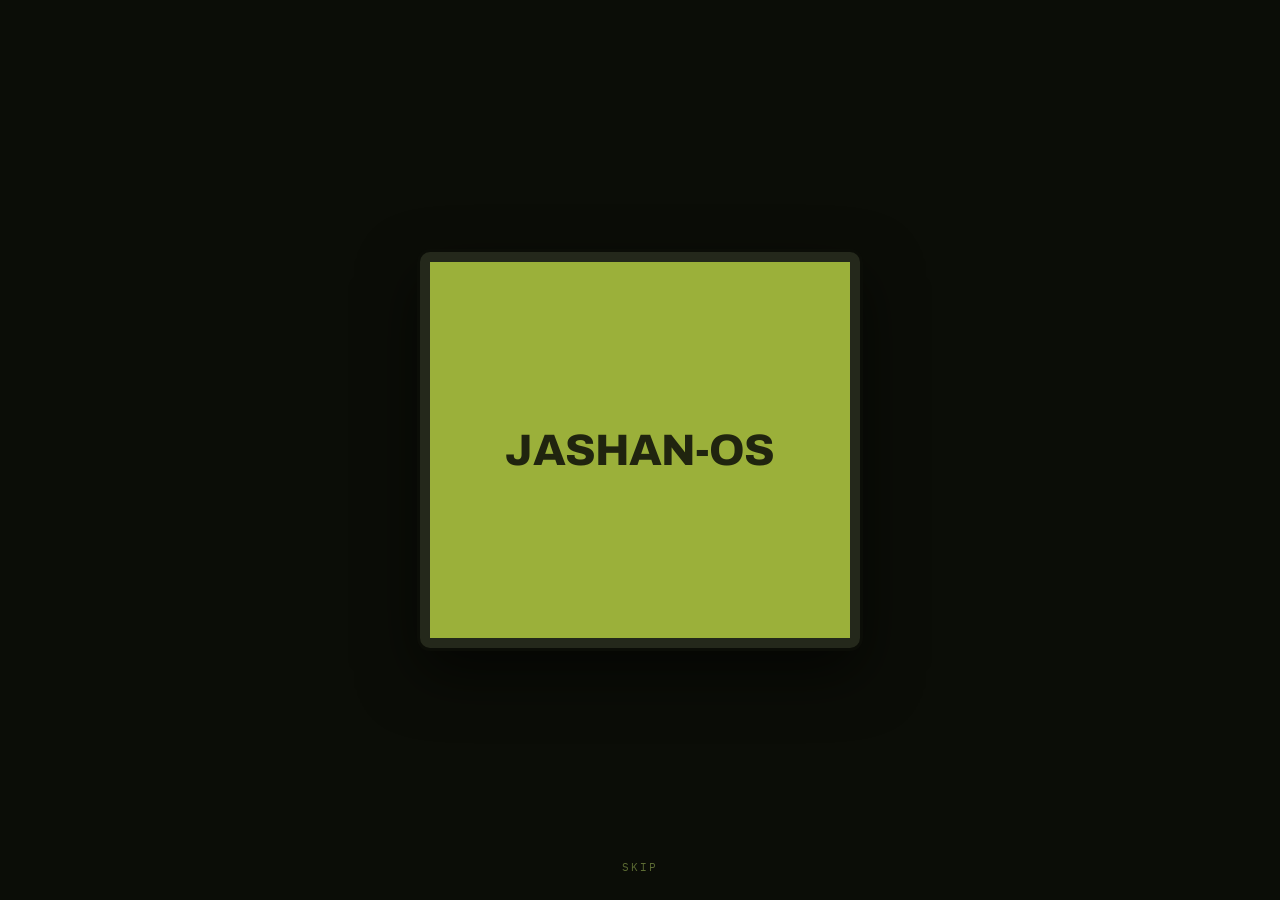
==== commit 1d7e9c7a: "Five consoles, synthesised sound, trophies, Konami code - Terminal mode: CRT scanlines and curvature" ====
--- a/index.html
+++ b/index.html
@@ -12,61 +12,78 @@
 </head>
 <body>
 
-<!-- ============================ BOOT ============================ -->
 <div id="boot">
   <div class="boot-lcd">
-    <div class="boot-logo">JASHAN MULTANI</div>
-    <div class="boot-sub">PRESS ANY KEY</div>
+    <div class="boot-logo">JASHAN-OS</div>
+    <div class="boot-sub">&copy; 2026 JASHAN MULTANI &middot; PRESS START</div>
   </div>
   <button class="boot-skip" type="button">Skip</button>
 </div>
 
-<!-- ======================== MODE SWITCHER ======================= -->
-<div id="modeSwitch" class="hide" aria-label="Choose interface"></div>
+<button id="sysBtn" class="hide" type="button">SYS_MENU</button>
 
-<!-- ========================= MODE PICKER ======================== -->
+<div id="sysMenu">
+  <div class="in">
+    <h2>Change hardware</h2>
+    <p>Same portfolio, five interfaces. Escape opens this any time.</p>
+    <div class="sys-grid"></div>
+    <button class="sys-close" type="button">Close</button>
+  </div>
+</div>
+
+<div id="panic">
+  <h2>KERNEL PANIC</h2>
+  <p class="dim">/dev/portfolio &mdash; unrecoverable nostalgia fault</p>
+  <pre class="dump"></pre>
+  <button id="panicClose" type="button">Reboot and pretend this never happened</button>
+</div>
+
 <main id="picker" class="hide">
   <div class="picker-in">
     <h1>Pick your console</h1>
-    <p class="lede">Same portfolio, four interfaces. I built a Game Boy because a list of projects is
+    <p class="lede">Same portfolio, five interfaces. I built a Game Boy because a list of projects is
       boring &mdash; but there's a normal website in here too if you're in a hurry.</p>
 
     <div class="picker-grid">
       <button class="pick" type="button" data-mode="gb">
         <span class="pick-art art-gb"><i></i></span>
         <span class="pick-meta"><strong>Game Boy</strong>
-          <span>Green LCD, D-pad navigation, one menu at a time. The full experience.</span></span>
+          <span>Four-shade LCD, working D-pad, typed-out text. The full experience.</span></span>
       </button>
-
       <button class="pick" type="button" data-mode="ps">
         <span class="pick-art art-ps"><i></i></span>
         <span class="pick-meta"><strong>PlayStation</strong>
-          <span>Big cover art, a project rail, and a hero panel. Arrow keys move the rail.</span></span>
+          <span>Cover art, ambient glow that shifts per project, and a trophy room.</span></span>
       </button>
-
       <button class="pick" type="button" data-mode="sw">
         <span class="pick-art art-sw"><i></i></span>
         <span class="pick-meta"><strong>Switch</strong>
-          <span>Square tiles and a dock along the bottom. Quick to skim.</span></span>
+          <span>Pick a profile, then tiles and a bottom dock. Quick to skim.</span></span>
       </button>
-
+      <button class="pick" type="button" data-mode="tm">
+        <span class="pick-art art-tm"><i></i></span>
+        <span class="pick-meta"><strong>Terminal</strong>
+          <span>A real shell with real commands. Type <code>help</code>. Firmware people, this one's yours.</span></span>
+      </button>
       <button class="pick" type="button" data-mode="plain">
         <span class="pick-art art-plain"><i></i></span>
         <span class="pick-meta"><strong>Boring mode</strong>
-          <span>An ordinary scrolling website. No games, no boot screen. Recruiters, start here.</span></span>
+          <span>An ordinary scrolling website. No games. Recruiters, start here.</span></span>
       </button>
     </div>
 
     <p class="lede" style="margin:34px auto 0;font-size:14px">
-      Switch consoles any time from the corner &mdash;
-      <a href="#" id="pickAgain">or come back to this screen</a>.
+      Switch hardware any time with <b>SYS_MENU</b> or <b>Escape</b> &mdash;
+      <a href="#" id="pickAgain">or come back here</a>.
+      There's a Konami code hidden somewhere.
     </p>
   </div>
 </main>
 
-<!-- ============================ STAGE =========================== -->
 <div id="stage" class="hide"></div>
 
+<script src="assets/js/sfx.js"></script>
+<script src="assets/js/trophies.js"></script>
 <script src="assets/js/content.js"></script>
 <script src="assets/js/app.js"></script>
 </body>
--- a/assets/css/app.css
+++ b/assets/css/app.css
@@ -257,3 +257,141 @@
 @media (prefers-reduced-motion: reduce){
   *,*::before,*::after{animation:none!important;transition:none!important}
 }
+
+/* ===========================================================================
+   v2 — five consoles, trophies, konami, CRT. Appended so the earlier
+   rules stay as the base layer; these override where they collide.
+   ========================================================================= */
+
+/* ------------------------------------------------------------ sys menu */
+#sysBtn{
+  position:fixed;top:14px;right:14px;z-index:950;background:rgba(10,14,20,.78);
+  backdrop-filter:blur(12px);-webkit-backdrop-filter:blur(12px);
+  border:1px solid var(--line);border-radius:10px;color:var(--muted);
+  font-family:var(--mono);font-size:10px;letter-spacing:.14em;padding:8px 12px;transition:.16s;
+}
+#sysBtn:hover{color:var(--copper);border-color:var(--copper)}
+#modeSwitch{display:none!important}
+
+#sysMenu{position:fixed;inset:0;z-index:960;display:none;place-items:center;
+  background:rgba(4,6,10,.86);backdrop-filter:blur(10px);-webkit-backdrop-filter:blur(10px)}
+#sysMenu.open{display:grid}
+#sysMenu .in{width:min(860px,92vw);text-align:center}
+#sysMenu h2{font-family:var(--display);font-weight:800;font-size:clamp(22px,4vw,34px);
+  letter-spacing:-.03em;margin:0 0 6px}
+#sysMenu p{color:var(--muted);margin:0 0 26px;font-size:14px}
+.sys-grid{display:grid;gap:12px;grid-template-columns:repeat(auto-fit,minmax(150px,1fr))}
+.sys-grid .pick{border-radius:14px}
+.sys-grid .pick-art{height:76px}
+.sys-close{margin-top:22px;background:none;border:1px solid var(--line);color:var(--muted);
+  font-family:var(--mono);font-size:11px;letter-spacing:.12em;padding:9px 18px;border-radius:9px}
+.sys-close:hover{color:var(--ink);border-color:var(--copper)}
+
+/* ----------------------------------------------------------- trophies */
+#trophies{position:fixed;left:50%;transform:translateX(-50%);bottom:26px;z-index:970;
+  display:flex;flex-direction:column;gap:9px;align-items:center;pointer-events:none}
+.trophy{
+  display:flex;align-items:center;gap:12px;min-width:290px;
+  background:linear-gradient(120deg,#15202E,#0E1620);border:1px solid var(--copper);
+  border-radius:12px;padding:11px 16px 11px 12px;box-shadow:0 14px 40px rgba(0,0,0,.6);
+  transform:translateY(18px);opacity:0;transition:opacity .35s,transform .45s cubic-bezier(.2,1.2,.4,1);
+}
+.trophy.in{opacity:1;transform:none}
+.trophy .ico{width:34px;height:34px;border-radius:9px;display:grid;place-items:center;
+  background:rgba(224,154,85,.16);font-size:17px;flex:none}
+.trophy b{display:block;font-family:var(--mono);font-size:9.5px;letter-spacing:.16em;
+  text-transform:uppercase;color:var(--copper);font-weight:600}
+.trophy span{display:block;font-size:13.5px;margin-top:2px}
+
+/* ------------------------------------------------------------- konami */
+#panic{position:fixed;inset:0;z-index:990;display:none;background:#8B0000;
+  color:#FFD9D9;font-family:var(--mono);font-size:12.5px;padding:36px;overflow:auto;line-height:1.55}
+#panic.open{display:block}
+#panic h2{font-family:var(--display);font-size:clamp(24px,5vw,44px);margin:0 0 4px;color:#fff;letter-spacing:-.02em}
+#panic .dim{color:#FFA8A8}
+#panic button{margin-top:26px;background:#fff;border:0;color:#8B0000;font-weight:700;
+  font-family:var(--mono);font-size:12px;letter-spacing:.1em;padding:11px 22px;border-radius:8px}
+
+/* ====================== GAME BOY v2 — bigger, with art ================== */
+.gbm{padding:78px 16px 50px}
+.gb-shell{width:min(560px,100%);padding:26px 26px 32px;border-radius:16px 16px 78px 16px}
+.gb-win{padding:20px 20px 30px}
+.gb-lcd{
+  aspect-ratio:10/9;padding:0;background:#9bbc0f;font-size:13px;
+  image-rendering:pixelated;display:flex;flex-direction:column;
+}
+.gb-inner{flex:1;padding:13px 13px 26px;overflow:hidden;display:flex;flex-direction:column}
+.gb-lcd h3{font-size:13px;color:#0f380f;letter-spacing:.14em;margin:0 0 6px}
+.gb-lcd .rule{background:#0f380f;opacity:1;height:2px;margin:0 0 9px}
+.gb-row{color:#0f380f;padding:3px 5px;font-size:13px}
+.gb-row.sel{background:#0f380f;color:#9bbc0f}
+.gb-foot{background:#306230;color:#9bbc0f;left:0;right:0;bottom:0;padding:5px 13px;font-size:10px;letter-spacing:.12em}
+.gb-art{
+  width:100%;aspect-ratio:16/10;margin-bottom:9px;border:2px solid #0f380f;
+  image-rendering:pixelated;object-fit:cover;filter:grayscale(1) contrast(1.5) sepia(1) hue-rotate(38deg) saturate(3.2);
+}
+.gb-type{color:#0f380f;font-size:12.5px;line-height:1.5;white-space:pre-wrap;flex:1;overflow:hidden}
+.gb-shell{background:linear-gradient(165deg,#D8D5CD,#A5A29A)}
+.gb-cart{margin-top:16px;text-align:center;font-family:var(--mono);font-size:10.5px;color:#6A675F;letter-spacing:.06em}
+.gb-cart button{background:none;border:0;color:#6A675F;text-decoration:underline;font-size:10.5px;font-family:var(--mono)}
+.gb-cart button:hover{color:#3A382F}
+
+/* ======================== TERMINAL MODE (CRT) =========================== */
+.tmm{min-height:100vh;background:#050705;padding:70px 16px 30px;display:grid;place-items:start center}
+.crt{
+  width:min(900px,100%);background:#0A0F0A;border-radius:18px;padding:26px 24px;
+  border:1px solid #143014;box-shadow:0 0 70px rgba(51,255,102,.09),inset 0 0 90px rgba(0,0,0,.8);
+  position:relative;overflow:hidden;min-height:520px;display:flex;flex-direction:column;
+}
+.crt::after{
+  content:"";position:absolute;inset:0;pointer-events:none;
+  background:repeating-linear-gradient(180deg,rgba(0,0,0,.22) 0 1px,transparent 1px 3px);
+  mix-blend-mode:multiply;
+}
+.crt::before{
+  content:"";position:absolute;inset:0;pointer-events:none;z-index:2;
+  background:radial-gradient(ellipse at center,transparent 58%,rgba(0,0,0,.55) 100%);
+}
+.crt-out{flex:1;overflow-y:auto;font-family:var(--mono);font-size:13px;line-height:1.6;
+  color:#4AE06A;text-shadow:0 0 7px rgba(74,224,106,.45);white-space:pre-wrap;word-break:break-word}
+.crt-out::-webkit-scrollbar{width:5px}
+.crt-out::-webkit-scrollbar-thumb{background:#1F4A26}
+.crt-out .c2{color:#9BF5AE}
+.crt-out .cmd{color:#EFE96A}
+.crt-out .err{color:#FF7A6B}
+.crt-line{display:flex;gap:8px;align-items:center;margin-top:12px;position:relative;z-index:3}
+.crt-line span{font-family:var(--mono);font-size:13px;color:#4AE06A;flex:none}
+.crt-line input{flex:1;background:none;border:0;outline:none;font-family:var(--mono);
+  font-size:13px;color:#9BF5AE;caret-color:#4AE06A}
+.crt-tags{display:flex;gap:7px;flex-wrap:wrap;margin-top:16px;position:relative;z-index:3}
+.crt-tags button{background:rgba(74,224,106,.09);border:1px solid #1F4A26;color:#4AE06A;
+  font-family:var(--mono);font-size:10.5px;padding:5px 10px;border-radius:6px}
+.crt-tags button:hover{background:rgba(74,224,106,.2)}
+
+/* ==================== PS5 v2 — ambient glow + trophies ================== */
+.psm{position:relative;transition:background 1.1s ease}
+.ps-amb{position:fixed;inset:0;z-index:-1;opacity:.5;transition:background 1.1s ease;pointer-events:none}
+.ps-trophies{display:grid;gap:12px;grid-template-columns:repeat(auto-fit,minmax(250px,1fr));margin-top:8px}
+.ps-tr{background:rgba(255,255,255,.055);border:1px solid rgba(127,199,255,.22);border-radius:12px;padding:15px;display:flex;gap:13px;align-items:flex-start}
+.ps-tr .ico{font-size:20px;flex:none}
+.ps-tr b{display:block;font-size:14px}
+.ps-tr small{color:#8FA6C0;font-size:12.5px;display:block;margin-top:3px;line-height:1.45}
+.ps-tr.locked{opacity:.42;filter:grayscale(1)}
+
+/* ==================== SWITCH v2 — profile + status ====================== */
+.sw-status{margin-left:auto;display:flex;gap:12px;align-items:center;font-family:var(--mono);font-size:11px;color:#9A9A9A}
+.sw-batt{width:26px;height:12px;border:1.5px solid #9A9A9A;border-radius:3px;position:relative;display:inline-block}
+.sw-batt::after{content:"";position:absolute;right:-4px;top:3px;width:2px;height:4px;background:#9A9A9A}
+.sw-batt i{position:absolute;inset:1.5px;width:62%;background:#7ED957;display:block}
+.sw-profiles{display:grid;place-items:center;min-height:60vh;text-align:center}
+.sw-profiles h2{font-family:var(--display);font-weight:800;font-size:26px;margin:0 0 26px;letter-spacing:-.02em}
+.sw-plist{display:flex;gap:22px;flex-wrap:wrap;justify-content:center}
+.sw-p{background:none;border:0;text-align:center}
+.sw-p .av{width:96px;height:96px;border-radius:50%;display:grid;place-items:center;
+  font-size:40px;border:4px solid transparent;transition:transform .18s,border-color .18s}
+.sw-p:hover .av{transform:scale(1.07);border-color:#fff}
+.sw-p span{display:block;margin-top:10px;font-size:13px;color:#CFCFCF}
+.art-tm{background:linear-gradient(160deg,#0A0F0A,#050705)}
+.art-tm i{width:62px;height:40px;border:1px solid #1F4A26;border-radius:4px;display:block;
+  background:repeating-linear-gradient(180deg,rgba(74,224,106,.5) 0 1px,transparent 1px 5px);
+  box-shadow:0 0 18px rgba(74,224,106,.25)}
